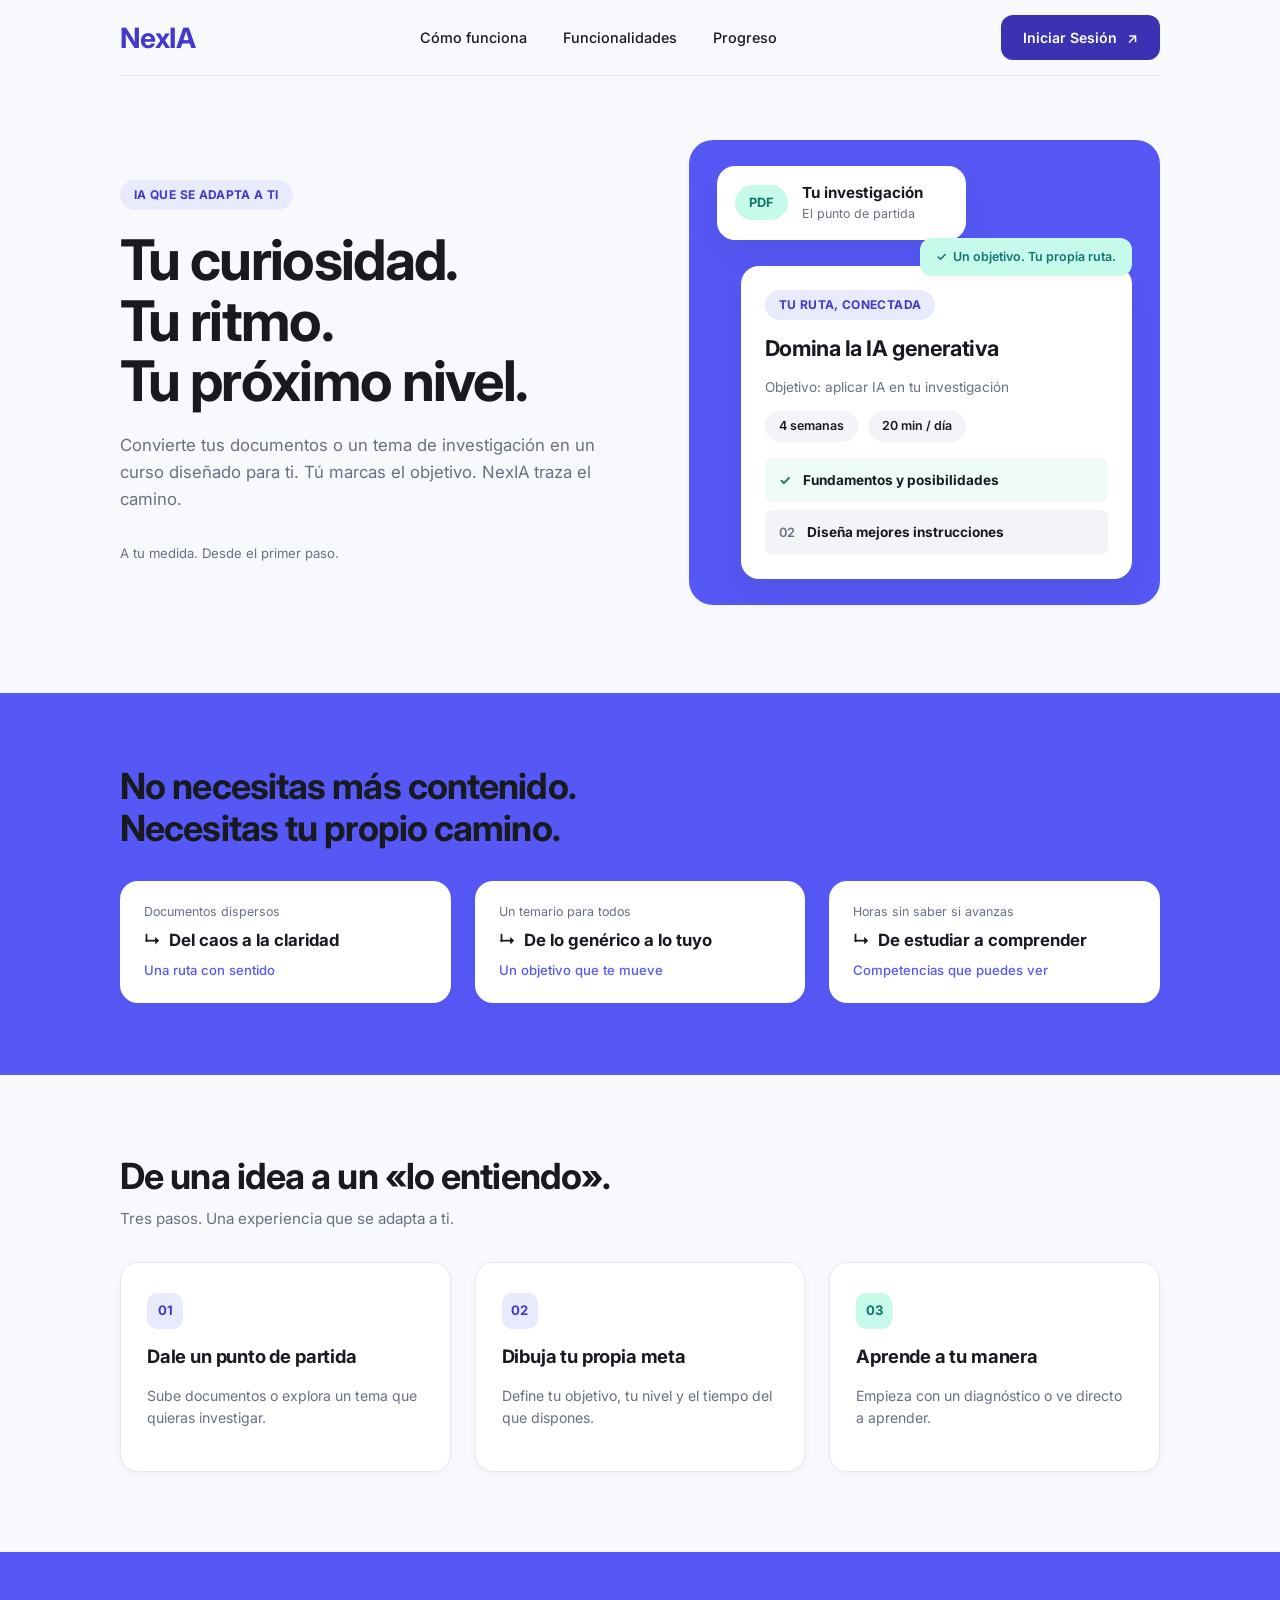
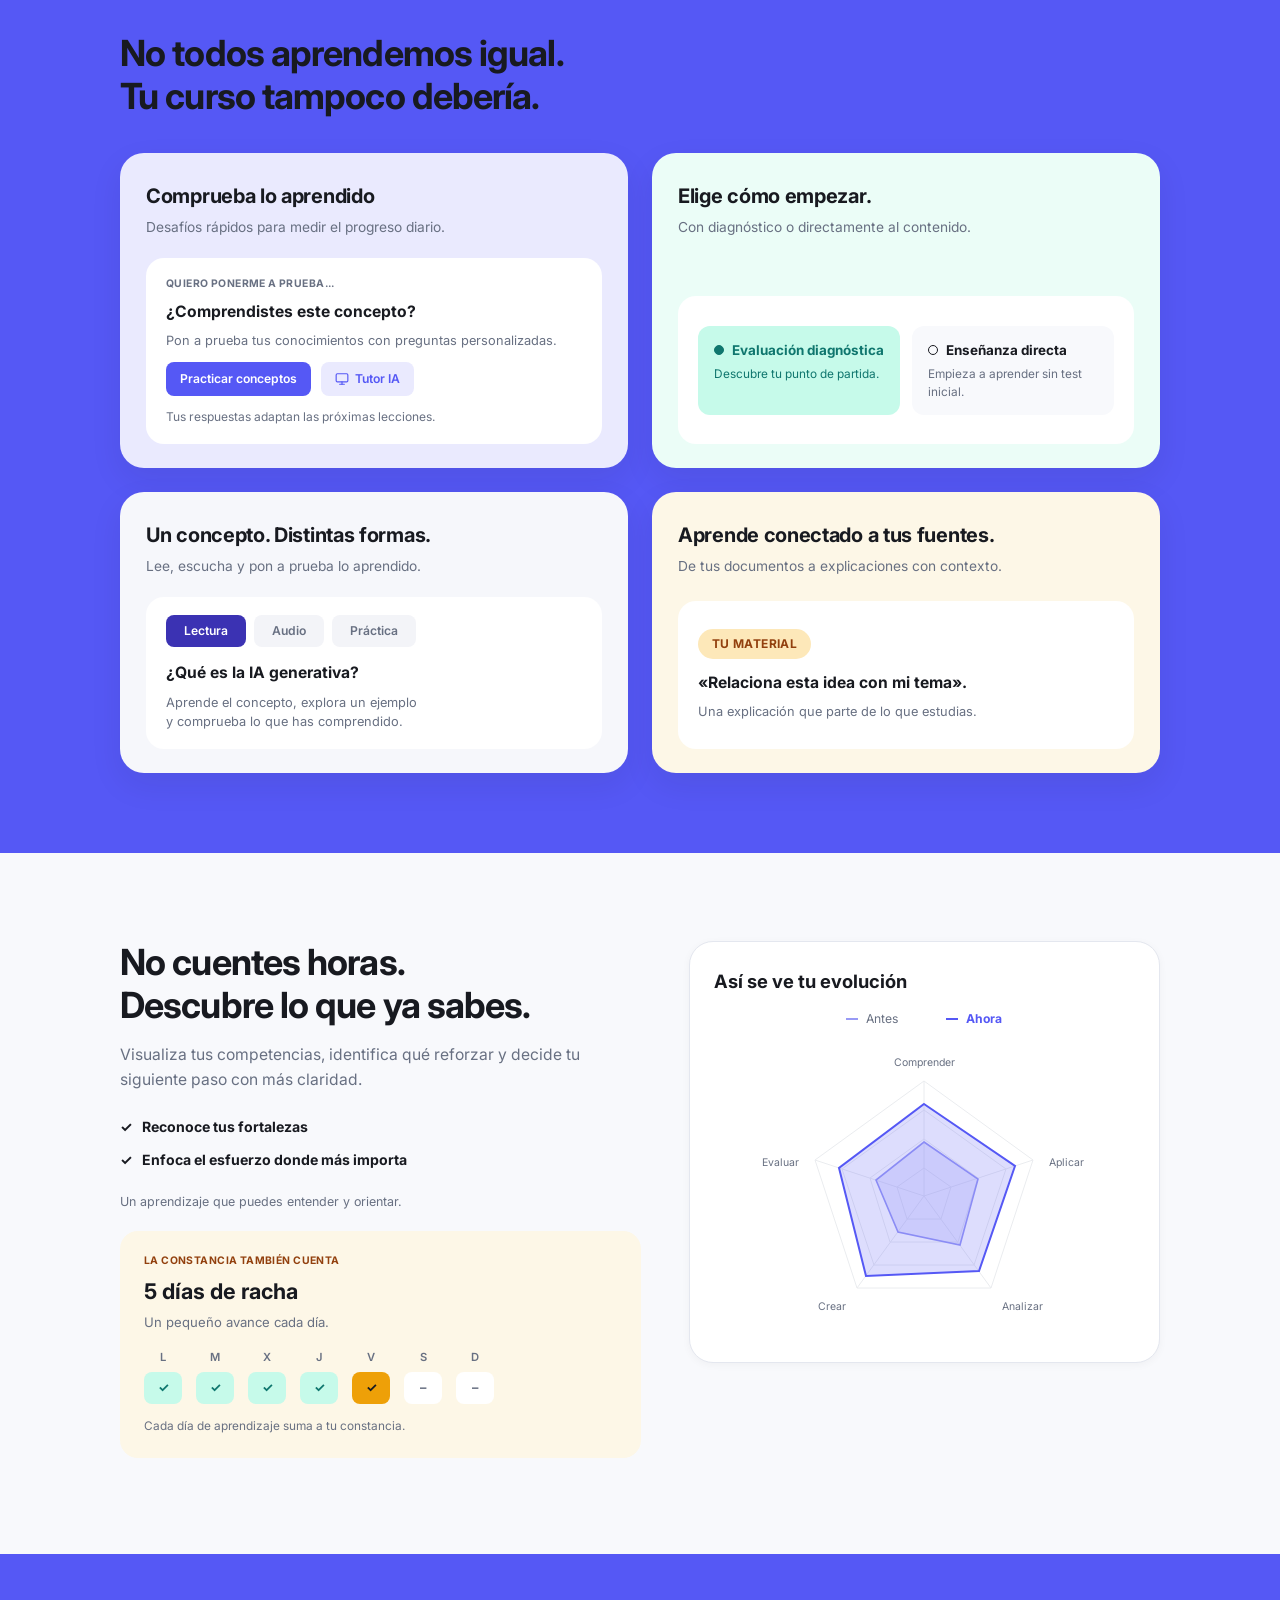
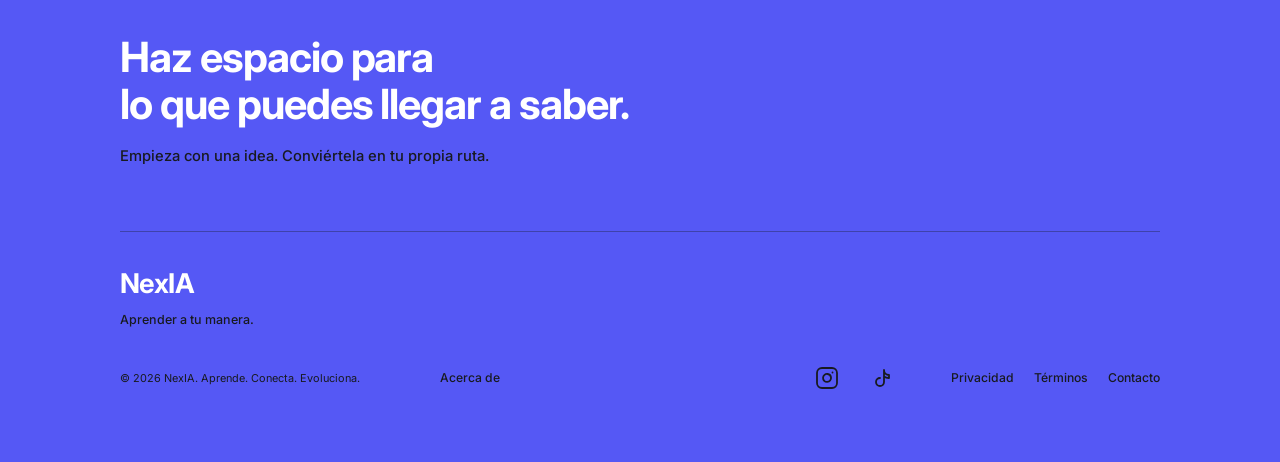
==== index.html @ b0718309 "feat: implement responsive NexIA landing page and login view" ====
<!DOCTYPE html>
<html lang="es">
<head>
  <meta charset="UTF-8">
  <meta name="viewport" content="width=device-width, initial-scale=1.0">
  <title>NexIA — Tu curiosidad. Tu ritmo. Tu próximo nivel.</title>
  <link rel="preconnect" href="https://fonts.googleapis.com">
  <link rel="preconnect" href="https://fonts.gstatic.com" crossorigin>
  <link href="https://fonts.googleapis.com/css2?family=Inter:wght@400;500;600;700&display=swap" rel="stylesheet">
  <link rel="stylesheet" href="css/styles.css">
</head>
<body>
  <header class="site-header">
    <div class="container">
      <div class="header-inner">
        <a href="index.html" class="brand-logo">NexIA</a>

        <nav class="desktop-nav" aria-label="Navegación principal">
          <a href="#como-funciona" class="desktop-nav__link">Cómo funciona</a>
          <a href="#funcionalidades" class="desktop-nav__link">Funcionalidades</a>
          <a href="#progreso" class="desktop-nav__link">Progreso</a>
        </nav>

        <a href="login.html" class="header-cta-desktop">
          <span>Iniciar Sesión</span>
          <span aria-hidden="true">↗</span>
        </a>

        <button class="menu-toggle" id="menuToggle" aria-label="Abrir menú de navegación" aria-expanded="false">
          <svg width="24" height="24" viewBox="0 0 24 24" fill="none" stroke="currentColor" stroke-width="2.2" stroke-linecap="round">
            <line x1="3" y1="6" x2="21" y2="6"></line>
            <line x1="3" y1="12" x2="21" y2="12"></line>
            <line x1="3" y1="18" x2="21" y2="18"></line>
          </svg>
        </button>
      </div>
    </div>

    <div class="mobile-drawer" id="mobileDrawer" aria-hidden="true">
      <div>
        <p class="mobile-drawer__eyebrow">EXPLORA NEXIA</p>
        <ul class="mobile-drawer__list">
          <li>
            <a href="#como-funciona" class="mobile-drawer__link">
              <span>Cómo funciona</span>
              <span class="mobile-drawer__arrow" aria-hidden="true">↗</span>
            </a>
          </li>
          <li>
            <a href="#funcionalidades" class="mobile-drawer__link">
              <span>Funcionalidades</span>
              <span class="mobile-drawer__arrow" aria-hidden="true">↗</span>
            </a>
          </li>
          <li>
            <a href="#progreso" class="mobile-drawer__link">
              <span>Progreso y racha</span>
              <span class="mobile-drawer__arrow" aria-hidden="true">↗</span>
            </a>
          </li>
        </ul>
      </div>

      <a href="login.html" class="mobile-drawer__cta">
        <span>Iniciar sesión</span>
        <span aria-hidden="true">↗</span>
      </a>
    </div>
  </header>

  <main>
    <section class="hero">
      <div class="container">
        <div class="hero-grid">
          <div class="hero-content">
            <span class="pill-badge pill-badge--purple">IA QUE SE ADAPTA A TI</span>
            <h1 class="hero-title">
              Tu curiosidad.<br>
              Tu ritmo.<br>
              Tu próximo nivel.
            </h1>
            <p class="hero-description">
              Convierte tus documentos o un tema de investigación en un curso diseñado para ti. Tú marcas el objetivo. NexIA traza el camino.
            </p>
            <p class="hero-footnote">A tu medida. Desde el primer paso.</p>
          </div>

          <div class="hero-showcase">
            <div class="showcase-top-row">
              <div class="showcase-source-card">
                <span class="pdf-pill">PDF</span>
                <div>
                  <p class="source-card__title">Tu investigación</p>
                  <p class="source-card__subtitle">El punto de partida</p>
                </div>
              </div>

              <div class="showcase-floating-pill">
                <span aria-hidden="true">✓</span>
                <span>Un objetivo. Tu propia ruta.</span>
              </div>
            </div>

            <div class="showcase-route-card">
              <span class="pill-badge pill-badge--purple">TU RUTA, CONECTADA</span>
              <h2 class="route-card__title">Domina la IA generativa</h2>
              <p class="route-card__subtitle">Objetivo: aplicar IA en tu investigación</p>

              <div class="route-card__meta">
                <span class="meta-chip">4 semanas</span>
                <span class="meta-chip">20 min / día</span>
              </div>

              <div class="route-card__modules">
                <div class="module-item module-item--done">
                  <span class="module-item__check" aria-hidden="true">✓</span>
                  <span>Fundamentos y posibilidades</span>
                </div>
                <div class="module-item module-item--next">
                  <span class="module-item__num">02</span>
                  <span>Diseña mejores instrucciones</span>
                </div>
              </div>
            </div>
          </div>
        </div>
      </div>
    </section>

    <section class="section-pathway">
      <div class="container">
        <h2 class="section-title">
          No necesitas más contenido.<br>
          Necesitas tu propio camino.
        </h2>

        <div class="pathway-grid">
          <article class="pathway-card">
            <p class="pathway-card__from">Documentos dispersos</p>
            <h3 class="pathway-card__to">
              <span class="pathway-card__arrow" aria-hidden="true">↳</span>
              <span>Del caos a la claridad</span>
            </h3>
            <p class="pathway-card__result">Una ruta con sentido</p>
          </article>

          <article class="pathway-card">
            <p class="pathway-card__from">Un temario para todos</p>
            <h3 class="pathway-card__to">
              <span class="pathway-card__arrow" aria-hidden="true">↳</span>
              <span>De lo genérico a lo tuyo</span>
            </h3>
            <p class="pathway-card__result">Un objetivo que te mueve</p>
          </article>

          <article class="pathway-card">
            <p class="pathway-card__from">Horas sin saber si avanzas</p>
            <h3 class="pathway-card__to">
              <span class="pathway-card__arrow" aria-hidden="true">↳</span>
              <span>De estudiar a comprender</span>
            </h3>
            <p class="pathway-card__result">Competencias que puedes ver</p>
          </article>
        </div>
      </div>
    </section>

    <section class="section-steps" id="como-funciona">
      <div class="container">
        <h2 class="section-title">De una idea a un «lo entiendo».</h2>
        <p class="section-subtitle">Tres pasos. Una experiencia que se adapta a ti.</p>

        <div class="steps-grid">
          <article class="step-card">
            <span class="step-badge step-badge--purple">01</span>
            <h3 class="step-card__title">Dale un punto de partida</h3>
            <p class="step-card__desc">
              Sube documentos o explora un tema que quieras investigar.
            </p>
          </article>

          <article class="step-card">
            <span class="step-badge step-badge--purple">02</span>
            <h3 class="step-card__title">Dibuja tu propia meta</h3>
            <p class="step-card__desc">
              Define tu objetivo, tu nivel y el tiempo del que dispones.
            </p>
          </article>

          <article class="step-card">
            <span class="step-badge step-badge--mint">03</span>
            <h3 class="step-card__title">Aprende a tu manera</h3>
            <p class="step-card__desc">
              Empieza con un diagnóstico o ve directo a aprender.
            </p>
          </article>
        </div>
      </div>
    </section>

    <section class="section-features" id="funcionalidades">
      <div class="container">
        <h2 class="section-title">
          No todos aprendemos igual.<br>
          Tu curso tampoco debería.
        </h2>

        <div class="features-grid">
          <article class="feature-card feature-card--purple">
            <div class="feature-card__header">
              <h3 class="feature-card__title">Comprueba lo aprendido</h3>
              <p class="feature-card__subtitle">Desafíos rápidos para medir el progreso diario.</p>
            </div>

            <div class="feature-inner-box">
              <p class="inner-box__eyebrow">QUIERO PONERME A PRUEBA...</p>
              <h4 class="inner-box__title">¿Comprendistes este concepto?</h4>
              <p class="inner-box__text">Pon a prueba tus conocimientos con preguntas personalizadas.</p>

              <div class="quiz-actions">
                <span class="quiz-btn quiz-btn--primary">Practicar conceptos</span>
                <span class="quiz-btn quiz-btn--secondary">
                  <svg width="14" height="14" viewBox="0 0 24 24" fill="none" stroke="currentColor" stroke-width="2" stroke-linecap="round" stroke-linejoin="round" aria-hidden="true">
                    <rect x="2" y="3" width="20" height="14" rx="2" ry="2"></rect>
                    <line x1="8" y1="21" x2="16" y2="21"></line>
                    <line x1="12" y1="17" x2="12" y2="21"></line>
                  </svg>
                  <span>Tutor IA</span>
                </span>
              </div>

              <p class="inner-box__footnote">Tus respuestas adaptan las próximas lecciones.</p>
            </div>
          </article>

          <article class="feature-card feature-card--mint">
            <div class="feature-card__header">
              <h3 class="feature-card__title">Elige cómo empezar.</h3>
              <p class="feature-card__subtitle">Con diagnóstico o directamente al contenido.</p>
            </div>

            <div class="feature-inner-box">
              <div class="mode-options-grid">
                <div class="mode-option mode-option--active">
                  <div class="mode-option__head">
                    <span class="radio-dot radio-dot--active" aria-hidden="true"></span>
                    <span class="mode-option__title">Evaluación diagnóstica</span>
                  </div>
                  <p class="mode-option__desc">Descubre tu punto de partida.</p>
                </div>

                <div class="mode-option mode-option--muted">
                  <div class="mode-option__head">
                    <span class="radio-dot" aria-hidden="true"></span>
                    <span class="mode-option__title">Enseñanza directa</span>
                  </div>
                  <p class="mode-option__desc">Empieza a aprender sin test inicial.</p>
                </div>
              </div>
            </div>
          </article>

          <article class="feature-card feature-card--neutral">
            <div class="feature-card__header">
              <h3 class="feature-card__title">Un concepto. Distintas formas.</h3>
              <p class="feature-card__subtitle">Lee, escucha y pon a prueba lo aprendido.</p>
            </div>

            <div class="feature-inner-box">
              <div class="format-tabs">
                <span class="format-tab format-tab--active">Lectura</span>
                <span class="format-tab">Audio</span>
                <span class="format-tab">Práctica</span>
              </div>

              <h4 class="inner-box__title">¿Qué es la IA generativa?</h4>
              <p class="inner-box__text">
                Aprende el concepto, explora un ejemplo<br>
                y comprueba lo que has comprendido.
              </p>
            </div>
          </article>

          <article class="feature-card feature-card--amber">
            <div class="feature-card__header">
              <h3 class="feature-card__title">Aprende conectado a tus fuentes.</h3>
              <p class="feature-card__subtitle">De tus documentos a explicaciones con contexto.</p>
            </div>

            <div class="feature-inner-box">
              <span class="pill-badge pill-badge--amber">TU MATERIAL</span>
              <h4 class="inner-box__title inner-box__title--spaced">«Relaciona esta idea con mi tema».</h4>
              <p class="inner-box__text">Una explicación que parte de lo que estudias.</p>
            </div>
          </article>
        </div>
      </div>
    </section>

    <section class="section-progress" id="progreso">
      <div class="container">
        <div class="progress-grid">
          <div class="progress-left">
            <h2 class="section-title">
              No cuentes horas.<br>
              Descubre lo que ya sabes.
            </h2>
            <p class="progress-description">
              Visualiza tus competencias, identifica qué reforzar y decide tu siguiente paso con más claridad.
            </p>

            <ul class="progress-checks">
              <li class="progress-check-item">
                <span class="progress-check-icon" aria-hidden="true">✓</span>
                <span>Reconoce tus fortalezas</span>
              </li>
              <li class="progress-check-item">
                <span class="progress-check-icon" aria-hidden="true">✓</span>
                <span>Enfoca el esfuerzo donde más importa</span>
              </li>
            </ul>

            <p class="progress-small-note">Un aprendizaje que puedes entender y orientar.</p>

            <div class="streak-card">
              <p class="streak-card__eyebrow">LA CONSTANCIA TAMBIÉN CUENTA</p>
              <h3 class="streak-card__title">5 días de racha</h3>
              <p class="streak-card__subtitle">Un pequeño avance cada día.</p>

              <div class="streak-days">
                <div class="streak-day">
                  <span class="streak-day__label">L</span>
                  <span class="streak-day__box streak-day__box--done" aria-label="Completado">✓</span>
                </div>
                <div class="streak-day">
                  <span class="streak-day__label">M</span>
                  <span class="streak-day__box streak-day__box--done" aria-label="Completado">✓</span>
                </div>
                <div class="streak-day">
                  <span class="streak-day__label">X</span>
                  <span class="streak-day__box streak-day__box--done" aria-label="Completado">✓</span>
                </div>
                <div class="streak-day">
                  <span class="streak-day__label">J</span>
                  <span class="streak-day__box streak-day__box--done" aria-label="Completado">✓</span>
                </div>
                <div class="streak-day">
                  <span class="streak-day__label">V</span>
                  <span class="streak-day__box streak-day__box--current" aria-label="Racha actual">✓</span>
                </div>
                <div class="streak-day">
                  <span class="streak-day__label">S</span>
                  <span class="streak-day__box streak-day__box--pending" aria-label="Pendiente">–</span>
                </div>
                <div class="streak-day">
                  <span class="streak-day__label">D</span>
                  <span class="streak-day__box streak-day__box--pending" aria-label="Pendiente">–</span>
                </div>
              </div>

              <p class="streak-card__footer">Cada día de aprendizaje suma a tu constancia.</p>
            </div>
          </div>

          <div class="progress-right">
            <div class="radar-card">
              <h3 class="radar-card__title">Así se ve tu evolución</h3>

              <div class="radar-legend">
                <span class="radar-legend__item radar-legend__item--before">
                  <span class="radar-legend__line radar-legend__line--before"></span>
                  <span>Antes</span>
                </span>
                <span class="radar-legend__item radar-legend__item--now">
                  <span class="radar-legend__line radar-legend__line--now"></span>
                  <span>Ahora</span>
                </span>
              </div>

              <div class="radar-chart-container">
                <svg class="radar-svg" viewBox="0 0 380 300" role="img" aria-label="Gráfico radar de evolución de competencias: Comprender, Aplicar, Analizar, Crear y Evaluar">
                  <polygon points="190,45 299,124 257,252 123,252 81,124" fill="none" stroke="#EAECEF" stroke-width="1" />
                  <polygon points="190,74 272,133 240,229 140,229 108,133" fill="none" stroke="#EAECEF" stroke-width="1" />
                  <polygon points="190,103 244,142 224,206 156,206 136,142" fill="none" stroke="#EAECEF" stroke-width="1" />
                  <polygon points="190,132 217,151 207,183 173,183 163,151" fill="none" stroke="#EAECEF" stroke-width="1" />

                  <line x1="190" y1="160" x2="190" y2="45" stroke="#EAECEF" stroke-width="1" />
                  <line x1="190" y1="160" x2="299" y2="124" stroke="#EAECEF" stroke-width="1" />
                  <line x1="190" y1="160" x2="257" y2="252" stroke="#EAECEF" stroke-width="1" />
                  <line x1="190" y1="160" x2="123" y2="252" stroke="#EAECEF" stroke-width="1" />
                  <line x1="190" y1="160" x2="81" y2="124" stroke="#EAECEF" stroke-width="1" />

                  <polygon points="190,106 244,143 226,209 164,196 142,144" fill="rgba(163, 165, 247, 0.25)" stroke="#989AF5" stroke-width="1.6" />

                  <polygon points="190,68 281,130 245,235 132,240 105,132" fill="rgba(85, 88, 245, 0.20)" stroke="#5558F5" stroke-width="2" />

                  <text x="190" y="30" text-anchor="middle" class="radar-label">Comprender</text>
                  <text x="315" y="130" text-anchor="start" class="radar-label">Aplicar</text>
                  <text x="268" y="274" text-anchor="start" class="radar-label">Analizar</text>
                  <text x="112" y="274" text-anchor="end" class="radar-label">Crear</text>
                  <text x="65" y="130" text-anchor="end" class="radar-label">Evaluar</text>
                </svg>
              </div>
            </div>
          </div>
        </div>
      </div>
    </section>
  </main>

  <footer class="site-footer">
    <div class="container">
      <div class="footer-cta">
        <h2 class="footer-cta__title">
          Haz espacio para<br>
          lo que puedes llegar a saber.
        </h2>
        <p class="footer-cta__subtitle">
          Empieza con una idea. Conviértela en tu propia ruta.
        </p>
      </div>

      <hr class="footer-divider">

      <div class="footer-brand">
        <a href="index.html" class="footer-brand__logo">NexIA</a>
        <p class="footer-brand__tagline">Aprender a tu manera.</p>
      </div>

      <div class="footer-bottom">
        <div class="footer-bottom__left">
          <p class="footer-copyright">© 2026 NexIA. Aprende. Conecta. Evoluciona.</p>
          <a href="#como-funciona" class="footer-link">Acerca de</a>
        </div>

        <div class="footer-bottom__right">
          <div class="footer-socials">
            <a href="#" class="footer-social-link" aria-label="Instagram de NexIA">
              <svg width="24" height="24" viewBox="0 0 24 24" fill="none" stroke="currentColor" stroke-width="1.8" stroke-linecap="round" stroke-linejoin="round">
                <rect x="2" y="2" width="20" height="20" rx="5" ry="5"></rect>
                <path d="M16 11.37A4 4 0 1 1 12.63 8 4 4 0 0 1 16 11.37z"></path>
                <line x1="17.5" y1="6.5" x2="17.51" y2="6.5"></line>
              </svg>
            </a>
            <a href="#" class="footer-social-link" aria-label="TikTok de NexIA">
              <svg width="24" height="24" viewBox="0 0 24 24" fill="none" stroke="currentColor" stroke-width="1.8" stroke-linecap="round" stroke-linejoin="round">
                <path d="M9 12a4 4 0 1 0 4 4V4a5 5 0 0 0 5 5v3a8 8 0 0 1-5-1.5V16a4 4 0 0 1-4 4"></path>
              </svg>
            </a>
          </div>

          <div class="footer-legal-links">
            <a href="#" class="footer-link">Privacidad</a>
            <a href="#" class="footer-link">Términos</a>
            <a href="#" class="footer-link">Contacto</a>
          </div>
        </div>
      </div>
    </div>
  </footer>

  <script src="js/main.js"></script>
</body>
</html>
---- css/styles.css ----
:root {
  --color-primary: #5558F5;
  --color-primary-dark: #3B32B3;
  --color-primary-soft: #EAEAFE;
  --color-primary-text: #4338CA;

  --color-mint-bg: #EBFDF7;
  --color-mint-row: #EFFBF7;
  --color-mint-badge: #C6FAEA;
  --color-mint-text: #0F766E;

  --color-amber-bg: #FDF7E7;
  --color-amber-badge: #FDE8B9;
  --color-amber-solid: #EEA008;
  --color-amber-text: #92400E;

  --color-bg-main: #F8F9FC;
  --color-surface: #FFFFFF;
  --color-surface-muted: #F3F4F8;

  --color-text-main: #181A20;
  --color-text-muted: #687082;
  --color-text-on-primary: #FFFFFF;

  --color-border: #E4E7EF;
  --color-input-border: #8E95A5;

  --shadow-sm: 0 2px 8px rgba(24, 26, 32, 0.04);
  --shadow-card: 0 12px 32px rgba(24, 26, 32, 0.08);

  --radius-sm: 8px;
  --radius-md: 12px;
  --radius-lg: 18px;
  --radius-xl: 24px;
  --radius-pill: 9999px;

  --font-sans: 'Inter', -apple-system, BlinkMacSystemFont, 'Segoe UI', Roboto, sans-serif;
  --container-max: 1120px;
}

*,
*::before,
*::after {
  box-sizing: border-box;
  margin: 0;
  padding: 0;
}

html {
  scroll-behavior: smooth;
  font-family: var(--font-sans);
  background-color: var(--color-bg-main);
  color: var(--color-text-main);
  -webkit-font-smoothing: antialiased;
}

body {
  min-height: 100vh;
  overflow-x: hidden;
  line-height: 1.5;
}

a {
  color: inherit;
  text-decoration: none;
}

ul {
  list-style: none;
}

button,
input,
select {
  font: inherit;
}

.container {
  width: 100%;
  max-width: var(--container-max);
  margin: 0 auto;
  padding: 0 24px;
}

.pill-badge {
  display: inline-flex;
  align-items: center;
  padding: 6px 14px;
  border-radius: var(--radius-pill);
  font-size: 0.75rem;
  font-weight: 700;
  letter-spacing: 0.03em;
  text-transform: uppercase;
}

.pill-badge--purple {
  background-color: var(--color-primary-soft);
  color: var(--color-primary-text);
}

.pill-badge--mint {
  background-color: var(--color-mint-badge);
  color: var(--color-mint-text);
}

.pill-badge--amber {
  background-color: var(--color-amber-badge);
  color: var(--color-amber-text);
}

.site-header {
  background-color: var(--color-bg-main);
  position: sticky;
  top: 0;
  z-index: 100;
}

.header-inner {
  display: flex;
  align-items: center;
  justify-content: space-between;
  height: 76px;
  border-bottom: 1px solid var(--color-border);
}

.brand-logo {
  font-size: 1.75rem;
  font-weight: 700;
  color: var(--color-primary-text);
  letter-spacing: -0.02em;
}

.desktop-nav,
.header-cta-desktop {
  display: none;
}

.menu-toggle {
  display: inline-flex;
  align-items: center;
  justify-content: center;
  width: 40px;
  height: 40px;
  background: transparent;
  border: none;
  color: var(--color-text-main);
  cursor: pointer;
}

.mobile-drawer {
  display: none;
  position: fixed;
  top: 76px;
  left: 0;
  right: 0;
  bottom: 0;
  background-color: var(--color-bg-main);
  z-index: 99;
  padding: 32px 24px 40px;
  flex-direction: column;
  justify-content: space-between;
}

.mobile-drawer.is-open {
  display: flex;
}

.mobile-drawer__eyebrow {
  font-size: 0.75rem;
  font-weight: 600;
  color: var(--color-text-muted);
  letter-spacing: 0.04em;
  text-transform: uppercase;
  margin-bottom: 28px;
}

.mobile-drawer__list {
  display: flex;
  flex-direction: column;
  gap: 32px;
}

.mobile-drawer__link {
  display: flex;
  align-items: center;
  justify-content: space-between;
  font-size: 1.35rem;
  font-weight: 700;
  color: var(--color-text-main);
}

.mobile-drawer__arrow {
  color: var(--color-primary-text);
  font-size: 1.1rem;
}

.mobile-drawer__cta {
  display: flex;
  align-items: center;
  justify-content: center;
  gap: 10px;
  width: 100%;
  padding: 16px 24px;
  background-color: var(--color-surface);
  border: 1px solid var(--color-border);
  border-radius: var(--radius-md);
  color: var(--color-primary-text);
  font-weight: 700;
  font-size: 1rem;
  box-shadow: var(--shadow-sm);
}

.hero {
  padding: 40px 0 64px;
}

.hero-grid {
  display: flex;
  flex-direction: column;
  gap: 40px;
}

.hero-content {
  display: flex;
  flex-direction: column;
  align-items: flex-start;
}

.hero-title {
  margin-top: 20px;
  font-size: 2.5rem;
  line-height: 1.12;
  font-weight: 700;
  letter-spacing: -0.03em;
  color: var(--color-text-main);
}

.hero-description {
  margin-top: 20px;
  font-size: 1.05rem;
  line-height: 1.6;
  color: var(--color-text-muted);
  max-width: 500px;
}

.hero-footnote {
  margin-top: 32px;
  font-size: 0.82rem;
  color: var(--color-text-muted);
}

.hero-showcase {
  background-color: var(--color-primary);
  border-radius: var(--radius-xl);
  padding: 20px;
  display: flex;
  flex-direction: column;
  gap: 14px;
  position: relative;
}

.showcase-top-row {
  display: flex;
  flex-direction: column;
  gap: 10px;
}

.showcase-source-card {
  background-color: var(--color-surface);
  border-radius: var(--radius-lg);
  padding: 16px 18px;
  display: flex;
  align-items: center;
  gap: 14px;
  width: 82%;
  box-shadow: var(--shadow-card);
}

.pdf-pill {
  background-color: var(--color-mint-badge);
  color: var(--color-mint-text);
  font-weight: 700;
  font-size: 0.8rem;
  padding: 8px 14px;
  border-radius: var(--radius-pill);
  flex-shrink: 0;
}

.source-card__title {
  font-size: 0.95rem;
  font-weight: 700;
  color: var(--color-text-main);
}

.source-card__subtitle {
  font-size: 0.78rem;
  color: var(--color-text-muted);
}

.showcase-floating-pill {
  align-self: flex-end;
  background-color: var(--color-mint-badge);
  color: var(--color-mint-text);
  font-size: 0.78rem;
  font-weight: 600;
  padding: 10px 16px;
  border-radius: var(--radius-md);
  display: inline-flex;
  align-items: center;
  gap: 6px;
  box-shadow: var(--shadow-sm);
}

.showcase-route-card {
  background-color: var(--color-surface);
  border-radius: var(--radius-lg);
  padding: 22px 20px;
  box-shadow: var(--shadow-card);
  display: flex;
  flex-direction: column;
  align-items: flex-start;
  gap: 12px;
}

.route-card__title {
  font-size: 1.35rem;
  font-weight: 700;
  color: var(--color-text-main);
  letter-spacing: -0.02em;
}

.route-card__subtitle {
  font-size: 0.85rem;
  color: var(--color-text-muted);
}

.route-card__meta {
  display: flex;
  flex-wrap: wrap;
  gap: 10px;
  margin-top: 2px;
}

.meta-chip {
  background-color: var(--color-surface-muted);
  color: var(--color-text-main);
  font-size: 0.78rem;
  font-weight: 600;
  padding: 6px 14px;
  border-radius: var(--radius-pill);
}

.route-card__modules {
  width: 100%;
  display: flex;
  flex-direction: column;
  gap: 8px;
  margin-top: 4px;
}

.module-item {
  display: flex;
  align-items: center;
  gap: 12px;
  padding: 12px 14px;
  border-radius: var(--radius-sm);
  font-size: 0.85rem;
  font-weight: 700;
  color: var(--color-text-main);
}

.module-item--done {
  background-color: var(--color-mint-row);
}

.module-item--next {
  background-color: var(--color-surface-muted);
}

.module-item__check {
  color: var(--color-mint-text);
  font-weight: 700;
}

.module-item__num {
  color: var(--color-text-muted);
  font-weight: 600;
  font-size: 0.8rem;
}

.section-title {
  font-size: 1.85rem;
  line-height: 1.18;
  font-weight: 700;
  letter-spacing: -0.025em;
  color: var(--color-text-main);
}

.section-subtitle {
  margin-top: 10px;
  font-size: 0.95rem;
  color: var(--color-text-muted);
}

.section-pathway {
  background-color: var(--color-primary);
  padding: 56px 0;
}

.pathway-grid {
  margin-top: 32px;
  display: flex;
  flex-direction: column;
  gap: 16px;
}

.pathway-card {
  background-color: var(--color-surface);
  border-radius: var(--radius-lg);
  padding: 22px 24px;
  display: flex;
  flex-direction: column;
  gap: 6px;
  box-shadow: var(--shadow-sm);
}

.pathway-card__from {
  font-size: 0.78rem;
  color: var(--color-text-muted);
}

.pathway-card__to {
  font-size: 1.05rem;
  font-weight: 700;
  color: var(--color-text-main);
  display: flex;
  align-items: center;
  gap: 8px;
}

.pathway-card__arrow {
  font-weight: 600;
  color: var(--color-text-main);
}

.pathway-card__result {
  margin-top: 2px;
  font-size: 0.82rem;
  font-weight: 500;
  color: var(--color-primary);
}

.section-steps {
  background-color: var(--color-bg-main);
  padding: 64px 0;
}

.steps-grid {
  margin-top: 32px;
  display: flex;
  flex-direction: column;
  gap: 16px;
}

.step-card {
  background-color: var(--color-surface);
  border: 1px solid var(--color-border);
  border-radius: var(--radius-lg);
  padding: 26px 24px;
  display: flex;
  flex-direction: column;
  align-items: flex-start;
  gap: 14px;
  box-shadow: var(--shadow-sm);
}

.step-badge {
  display: inline-flex;
  align-items: center;
  justify-content: center;
  width: 36px;
  height: 36px;
  border-radius: 10px;
  font-size: 0.82rem;
  font-weight: 700;
}

.step-badge--purple {
  background-color: var(--color-primary-soft);
  color: var(--color-primary-text);
}

.step-badge--mint {
  background-color: var(--color-mint-badge);
  color: var(--color-mint-text);
}

.step-card__title {
  font-size: 1.15rem;
  font-weight: 700;
  color: var(--color-text-main);
  letter-spacing: -0.01em;
}

.step-card__desc {
  font-size: 0.88rem;
  line-height: 1.55;
  color: var(--color-text-muted);
}

.section-features {
  background-color: var(--color-primary);
  padding: 64px 0;
}

.features-grid {
  margin-top: 36px;
  display: flex;
  flex-direction: column;
  gap: 20px;
}

.feature-card {
  border-radius: var(--radius-xl);
  padding: 24px 20px 20px;
  display: flex;
  flex-direction: column;
  justify-content: space-between;
  gap: 20px;
  box-shadow: var(--shadow-card);
}

.feature-card--purple {
  background-color: var(--color-primary-soft);
}

.feature-card--mint {
  background-color: var(--color-mint-bg);
}

.feature-card--neutral {
  background-color: #F6F7FB;
}

.feature-card--amber {
  background-color: var(--color-amber-bg);
}

.feature-card__title {
  font-size: 1.25rem;
  font-weight: 700;
  color: var(--color-text-main);
  letter-spacing: -0.015em;
}

.feature-card__subtitle {
  margin-top: 6px;
  font-size: 0.86rem;
  color: var(--color-text-muted);
}

.feature-inner-box {
  background-color: var(--color-surface);
  border-radius: var(--radius-lg);
  padding: 18px 20px;
  display: flex;
  flex-direction: column;
  align-items: flex-start;
  gap: 8px;
}

.inner-box__eyebrow {
  font-size: 0.65rem;
  font-weight: 700;
  letter-spacing: 0.04em;
  color: var(--color-text-muted);
  text-transform: uppercase;
}

.inner-box__title {
  font-size: 0.98rem;
  font-weight: 700;
  color: var(--color-text-main);
}

.inner-box__title--spaced {
  margin-top: 4px;
}

.inner-box__text {
  font-size: 0.8rem;
  line-height: 1.5;
  color: var(--color-text-muted);
}

.inner-box__footnote {
  margin-top: 4px;
  font-size: 0.75rem;
  color: var(--color-text-muted);
}

.quiz-actions {
  display: flex;
  flex-wrap: wrap;
  gap: 10px;
  margin-top: 4px;
}

.quiz-btn {
  display: inline-flex;
  align-items: center;
  gap: 6px;
  padding: 8px 14px;
  border-radius: var(--radius-sm);
  font-size: 0.76rem;
  font-weight: 600;
}

.quiz-btn--primary {
  background-color: var(--color-primary);
  color: var(--color-text-on-primary);
}

.quiz-btn--secondary {
  background-color: var(--color-primary-soft);
  color: var(--color-primary);
}

.mode-options-grid {
  width: 100%;
  display: flex;
  flex-direction: column;
  gap: 10px;
}

.mode-option {
  padding: 14px 16px;
  border-radius: var(--radius-md);
  display: flex;
  flex-direction: column;
  gap: 6px;
}

.mode-option--active {
  background-color: var(--color-mint-badge);
}

.mode-option--muted {
  background-color: var(--color-bg-main);
}

.mode-option__head {
  display: flex;
  align-items: center;
  gap: 8px;
}

.radio-dot {
  width: 10px;
  height: 10px;
  border-radius: 50%;
  border: 1.8px solid var(--color-text-main);
  flex-shrink: 0;
}

.radio-dot--active {
  background-color: var(--color-mint-text);
  border-color: var(--color-mint-text);
}

.mode-option__title {
  font-size: 0.84rem;
  font-weight: 700;
  color: var(--color-text-main);
}

.mode-option--active .mode-option__title {
  color: var(--color-mint-text);
}

.mode-option__desc {
  font-size: 0.74rem;
  color: var(--color-text-muted);
}

.mode-option--active .mode-option__desc {
  color: var(--color-mint-text);
}

.format-tabs {
  display: flex;
  flex-wrap: wrap;
  gap: 8px;
  margin-bottom: 6px;
}

.format-tab {
  padding: 7px 18px;
  border-radius: var(--radius-sm);
  background-color: var(--color-surface-muted);
  color: var(--color-text-muted);
  font-size: 0.76rem;
  font-weight: 600;
}

.format-tab--active {
  background-color: var(--color-primary-dark);
  color: var(--color-text-on-primary);
}

.section-progress {
  background-color: var(--color-bg-main);
  padding: 64px 0 80px;
}

.progress-grid {
  display: flex;
  flex-direction: column;
  gap: 36px;
}

.progress-left {
  display: flex;
  flex-direction: column;
  align-items: flex-start;
}

.progress-description {
  margin-top: 16px;
  font-size: 0.98rem;
  line-height: 1.6;
  color: var(--color-text-muted);
  max-width: 480px;
}

.progress-checks {
  margin-top: 24px;
  display: flex;
  flex-direction: column;
  gap: 12px;
}

.progress-check-item {
  display: flex;
  align-items: center;
  gap: 10px;
  font-size: 0.88rem;
  font-weight: 700;
  color: var(--color-text-main);
}

.progress-check-icon {
  color: var(--color-text-main);
  font-weight: 700;
}

.progress-small-note {
  margin-top: 22px;
  font-size: 0.78rem;
  color: var(--color-text-muted);
}

.streak-card {
  margin-top: 20px;
  width: 100%;
  background-color: var(--color-amber-bg);
  border-radius: var(--radius-lg);
  padding: 22px 24px;
  display: flex;
  flex-direction: column;
  gap: 6px;
}

.streak-card__eyebrow {
  font-size: 0.65rem;
  font-weight: 700;
  letter-spacing: 0.04em;
  color: var(--color-amber-text);
  text-transform: uppercase;
}

.streak-card__title {
  font-size: 1.35rem;
  font-weight: 700;
  color: var(--color-text-main);
}

.streak-card__subtitle {
  font-size: 0.82rem;
  color: var(--color-text-muted);
}

.streak-days {
  margin-top: 10px;
  display: flex;
  align-items: center;
  gap: 10px;
  flex-wrap: wrap;
}

.streak-day {
  display: flex;
  flex-direction: column;
  align-items: center;
  gap: 6px;
}

.streak-day__label {
  font-size: 0.7rem;
  font-weight: 600;
  color: var(--color-text-muted);
}

.streak-day__box {
  width: 34px;
  height: 30px;
  border-radius: 8px;
  display: inline-flex;
  align-items: center;
  justify-content: center;
  font-size: 0.8rem;
  font-weight: 700;
}

.streak-day__box--done {
  background-color: var(--color-mint-badge);
  color: var(--color-mint-text);
}

.streak-day__box--current {
  background-color: var(--color-amber-solid);
  color: var(--color-text-main);
}

.streak-day__box--pending {
  background-color: var(--color-surface);
  color: var(--color-text-muted);
}

.streak-card__footer {
  margin-top: 8px;
  font-size: 0.74rem;
  color: var(--color-text-muted);
}

.radar-card {
  background-color: var(--color-surface);
  border: 1px solid var(--color-border);
  border-radius: var(--radius-xl);
  padding: 26px 24px;
  box-shadow: var(--shadow-sm);
}

.radar-card__title {
  font-size: 1.15rem;
  font-weight: 700;
  color: var(--color-text-main);
}

.radar-legend {
  margin-top: 14px;
  display: flex;
  align-items: center;
  justify-content: center;
  gap: 48px;
  font-size: 0.76rem;
}

.radar-legend__item {
  display: inline-flex;
  align-items: center;
  gap: 8px;
}

.radar-legend__item--before {
  color: var(--color-text-muted);
}

.radar-legend__item--now {
  color: var(--color-primary);
  font-weight: 700;
}

.radar-legend__line {
  display: inline-block;
  width: 12px;
  height: 2px;
}

.radar-legend__line--before {
  background-color: #989AF5;
}

.radar-legend__line--now {
  background-color: var(--color-primary);
}

.radar-chart-container {
  margin-top: 8px;
  width: 100%;
  display: flex;
  justify-content: center;
}

.radar-svg {
  width: 100%;
  max-width: 380px;
  height: auto;
}

.radar-label {
  font-family: var(--font-sans);
  font-size: 10.5px;
  fill: var(--color-text-muted);
}

.site-footer {
  background-color: var(--color-primary);
  padding: 64px 0 56px;
}

.footer-cta {
  display: flex;
  flex-direction: column;
  gap: 16px;
  padding-bottom: 48px;
}

.footer-cta__title {
  font-size: 2rem;
  line-height: 1.15;
  font-weight: 700;
  letter-spacing: -0.025em;
  color: var(--color-text-on-primary);
}

.footer-cta__subtitle {
  font-size: 0.92rem;
  color: var(--color-text-main);
  font-weight: 500;
}

.footer-divider {
  border: none;
  border-top: 1px solid rgba(24, 26, 32, 0.35);
  margin-bottom: 32px;
}

.footer-brand {
  display: flex;
  flex-direction: column;
  gap: 6px;
  margin-bottom: 36px;
}

.footer-brand__logo {
  font-size: 1.7rem;
  font-weight: 700;
  color: var(--color-text-on-primary);
  letter-spacing: -0.02em;
}

.footer-brand__tagline {
  font-size: 0.78rem;
  color: var(--color-text-main);
  font-weight: 500;
}

.footer-bottom {
  display: flex;
  justify-content: space-between;
  align-items: flex-end;
  gap: 24px;
}

.footer-bottom__left {
  display: flex;
  flex-direction: column-reverse;
  gap: 16px;
}

.footer-copyright {
  font-size: 0.68rem;
  color: var(--color-text-main);
}

.footer-link {
  font-size: 0.76rem;
  font-weight: 500;
  color: var(--color-text-main);
  transition: opacity 0.2s ease;
}

.footer-link:hover {
  opacity: 0.75;
}

.footer-bottom__right {
  display: flex;
  flex-direction: column;
  align-items: flex-end;
  gap: 18px;
}

.footer-socials {
  display: flex;
  flex-direction: column;
  gap: 14px;
}

.footer-social-link {
  color: var(--color-text-main);
  display: inline-flex;
  align-items: center;
  justify-content: center;
  transition: transform 0.15s ease;
}

.footer-social-link:hover {
  transform: translateY(-2px);
}

.footer-legal-links {
  display: flex;
  flex-direction: column;
  align-items: flex-end;
  gap: 10px;
}

.auth-body {
  background-color: var(--color-bg-main);
}

.auth-header {
  background-color: var(--color-surface);
  border-bottom: 1px solid var(--color-border);
}

.auth-header__inner {
  height: 76px;
  display: flex;
  align-items: center;
  justify-content: space-between;
}

.brand-logo--auth {
  color: var(--color-primary);
}

.auth-back-btn {
  display: inline-flex;
  align-items: center;
  justify-content: center;
  padding: 10px 22px;
  background-color: var(--color-bg-main);
  color: var(--color-primary-dark);
  border-radius: var(--radius-pill);
  font-size: 0.85rem;
  font-weight: 700;
  transition: background-color 0.2s ease;
}

.auth-back-btn:hover {
  background-color: var(--color-primary-soft);
}

.auth-main {
  padding: 28px 0 48px;
}

.auth-grid {
  display: flex;
  flex-direction: column;
  align-items: center;
}

.auth-promo {
  display: none;
}

.auth-column-right {
  width: 100%;
  max-width: 430px;
  display: flex;
  flex-direction: column;
  align-items: center;
}

.auth-card {
  width: 100%;
  background-color: var(--color-surface);
  border-radius: var(--radius-xl);
  padding: 32px 24px;
  box-shadow: var(--shadow-sm);
}

.auth-card__eyebrow {
  font-size: 0.68rem;
  font-weight: 700;
  letter-spacing: 0.04em;
  color: var(--color-primary);
  text-transform: uppercase;
}

.auth-card__title {
  margin-top: 10px;
  font-size: 1.9rem;
  font-weight: 700;
  letter-spacing: -0.025em;
  color: var(--color-text-main);
}

.auth-card__subtitle {
  margin-top: 6px;
  font-size: 0.88rem;
  color: var(--color-text-muted);
}

.auth-form {
  margin-top: 24px;
  display: flex;
  flex-direction: column;
  gap: 18px;
}

.form-group {
  display: flex;
  flex-direction: column;
  gap: 8px;
}

.form-label {
  font-size: 0.78rem;
  font-weight: 700;
  color: var(--color-text-main);
}

.form-input {
  width: 100%;
  height: 48px;
  padding: 0 16px;
  border-radius: var(--radius-md);
  border: 1px solid var(--color-input-border);
  background-color: var(--color-surface);
  color: var(--color-text-main);
  font-size: 0.86rem;
  outline: none;
  transition: border-color 0.2s ease, box-shadow 0.2s ease;
}

.form-input::placeholder {
  color: var(--color-text-muted);
}

.form-input:focus {
  border-color: var(--color-primary);
  box-shadow: 0 0 0 3px rgba(85, 88, 245, 0.14);
}

.select-wrapper {
  position: relative;
  width: 100%;
}

.form-select {
  width: 100%;
  height: 48px;
  padding: 0 40px 0 16px;
  border-radius: var(--radius-md);
  border: 1px solid transparent;
  background-color: var(--color-bg-main);
  color: var(--color-text-muted);
  font-size: 0.86rem;
  appearance: none;
  outline: none;
  cursor: pointer;
}

.form-select:focus {
  border-color: var(--color-primary);
}

.select-chevron {
  position: absolute;
  right: 16px;
  top: 50%;
  transform: translateY(-50%);
  font-size: 0.78rem;
  font-weight: 700;
  color: var(--color-text-main);
  pointer-events: none;
}

.auth-actions {
  margin-top: 6px;
  display: flex;
  flex-direction: column;
  gap: 12px;
}

.auth-btn {
  width: 100%;
  height: 46px;
  border-radius: var(--radius-pill);
  border: none;
  font-size: 0.88rem;
  font-weight: 700;
  cursor: pointer;
  transition: opacity 0.2s ease, transform 0.15s ease;
}

.auth-btn--primary {
  background-color: var(--color-primary);
  color: var(--color-text-on-primary);
}

.auth-btn--primary:hover {
  opacity: 0.92;
}

.auth-btn--secondary {
  background-color: var(--color-bg-main);
  color: var(--color-primary-dark);
}

.auth-btn--secondary:hover {
  background-color: var(--color-primary-soft);
}

.auth-card__footnote {
  margin-top: 18px;
  font-size: 0.74rem;
  color: var(--color-text-muted);
}

.auth-caption {
  margin-top: 22px;
  font-size: 0.76rem;
  color: var(--color-text-muted);
  text-align: center;
}

@media (min-width: 768px) {
  .container {
    padding: 0 40px;
  }

  .menu-toggle,
  .mobile-drawer,
  .mobile-drawer.is-open {
    display: none;
  }

  .desktop-nav {
    display: flex;
    align-items: center;
    gap: 36px;
  }

  .desktop-nav__link {
    font-size: 0.9rem;
    font-weight: 500;
    color: var(--color-text-main);
    transition: color 0.2s ease;
  }

  .desktop-nav__link:hover {
    color: var(--color-primary);
  }

  .header-cta-desktop {
    display: inline-flex;
    align-items: center;
    gap: 10px;
    background-color: var(--color-primary-dark);
    color: var(--color-text-on-primary);
    font-size: 0.88rem;
    font-weight: 600;
    padding: 12px 22px;
    border-radius: var(--radius-md);
    transition: background-color 0.2s ease, transform 0.15s ease;
  }

  .header-cta-desktop:hover {
    background-color: var(--color-primary);
  }

  .hero {
    padding: 64px 0 88px;
  }

  .hero-grid {
    display: grid;
    grid-template-columns: 1.05fr 0.95fr;
    align-items: center;
    gap: 48px;
  }

  .hero-title {
    font-size: 3.5rem;
    line-height: 1.08;
  }

  .hero-showcase {
    padding: 26px 28px;
    gap: 0;
  }

  .showcase-source-card {
    width: 60%;
  }

  .showcase-floating-pill {
    margin-top: -12px;
    margin-bottom: -10px;
    z-index: 2;
  }

  .showcase-route-card {
    margin-left: 24px;
    padding: 24px;
  }

  .section-title {
    font-size: 2.25rem;
  }

  .section-pathway {
    padding: 72px 0;
  }

  .pathway-grid {
    display: grid;
    grid-template-columns: repeat(3, 1fr);
    gap: 24px;
  }

  .section-steps {
    padding: 80px 0;
  }

  .steps-grid {
    display: grid;
    grid-template-columns: repeat(3, 1fr);
    gap: 24px;
  }

  .step-card {
    padding: 30px 26px;
    min-height: 210px;
  }

  .section-features {
    padding: 80px 0;
  }

  .features-grid {
    display: grid;
    grid-template-columns: repeat(2, 1fr);
    gap: 24px;
  }

  .feature-card {
    padding: 28px 26px 24px;
  }

  .feature-inner-box {
    min-height: 148px;
    justify-content: center;
  }

  .mode-options-grid {
    display: grid;
    grid-template-columns: repeat(2, 1fr);
    gap: 12px;
  }

  .section-progress {
    padding: 88px 0 96px;
  }

  .progress-grid {
    display: grid;
    grid-template-columns: 1.05fr 0.95fr;
    gap: 48px;
    align-items: start;
  }

  .streak-days {
    gap: 14px;
  }

  .streak-day__box {
    width: 38px;
    height: 32px;
  }

  .site-footer {
    padding: 80px 0 72px;
  }

  .footer-cta {
    padding-bottom: 64px;
  }

  .footer-cta__title {
    font-size: 2.6rem;
  }

  .footer-bottom {
    align-items: center;
  }

  .footer-bottom__left {
    flex-direction: row;
    align-items: center;
    gap: 80px;
  }

  .footer-bottom__right {
    flex-direction: row;
    align-items: center;
    gap: 56px;
  }

  .footer-socials {
    flex-direction: row;
    align-items: center;
    gap: 32px;
  }

  .footer-legal-links {
    flex-direction: row;
    align-items: center;
    gap: 20px;
  }

  .auth-main {
    padding: 48px 0 64px;
  }

  .auth-grid {
    display: grid;
    grid-template-columns: 1.05fr 0.95fr;
    gap: 56px;
    align-items: start;
  }

  .auth-promo {
    display: flex;
    flex-direction: column;
    justify-content: space-between;
    background-color: var(--color-primary-dark);
    border-radius: var(--radius-xl);
    padding: 48px 42px 42px;
    color: var(--color-text-on-primary);
    min-height: 550px;
  }

  .auth-promo__eyebrow {
    font-size: 0.72rem;
    font-weight: 600;
    letter-spacing: 0.04em;
    text-transform: uppercase;
    opacity: 0.9;
  }

  .auth-promo__title {
    margin-top: 20px;
    font-size: 2.65rem;
    line-height: 1.12;
    font-weight: 700;
    letter-spacing: -0.025em;
  }

  .auth-promo__desc {
    margin-top: 18px;
    font-size: 1rem;
    line-height: 1.55;
    opacity: 0.92;
    max-width: 390px;
  }

  .auth-promo__box {
    margin-top: 44px;
    background-color: var(--color-surface);
    color: var(--color-text-main);
    border-radius: var(--radius-lg);
    padding: 24px 28px;
    display: flex;
    flex-direction: column;
    gap: 16px;
  }

  .auth-promo__item-title {
    font-size: 1.05rem;
    font-weight: 700;
    color: var(--color-text-main);
  }

  .auth-promo__item-sub {
    margin-top: 4px;
    font-size: 0.84rem;
    color: var(--color-text-muted);
  }

  .auth-promo__divider {
    border: none;
    border-top: 1px solid var(--color-border);
  }

  .auth-column-right {
    max-width: 440px;
    justify-self: center;
  }

  .auth-card {
    padding: 36px 34px;
  }
}
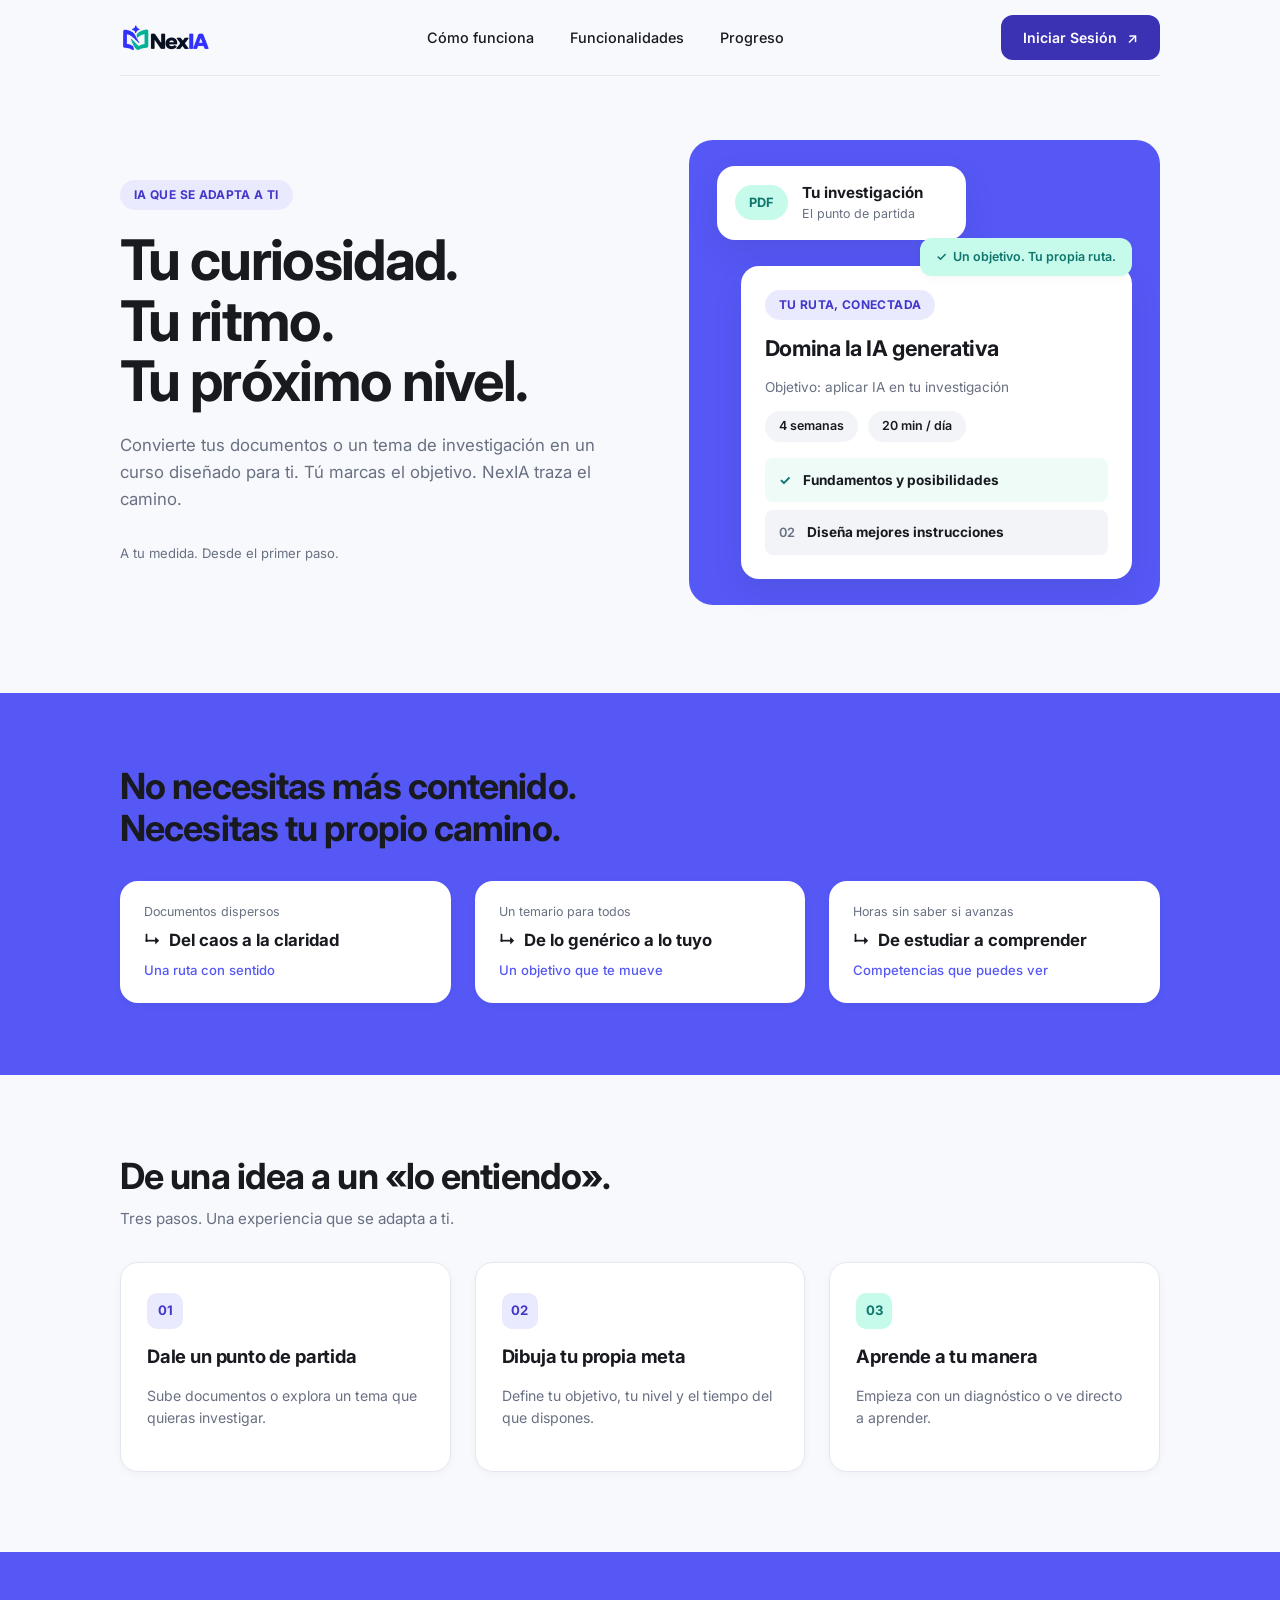
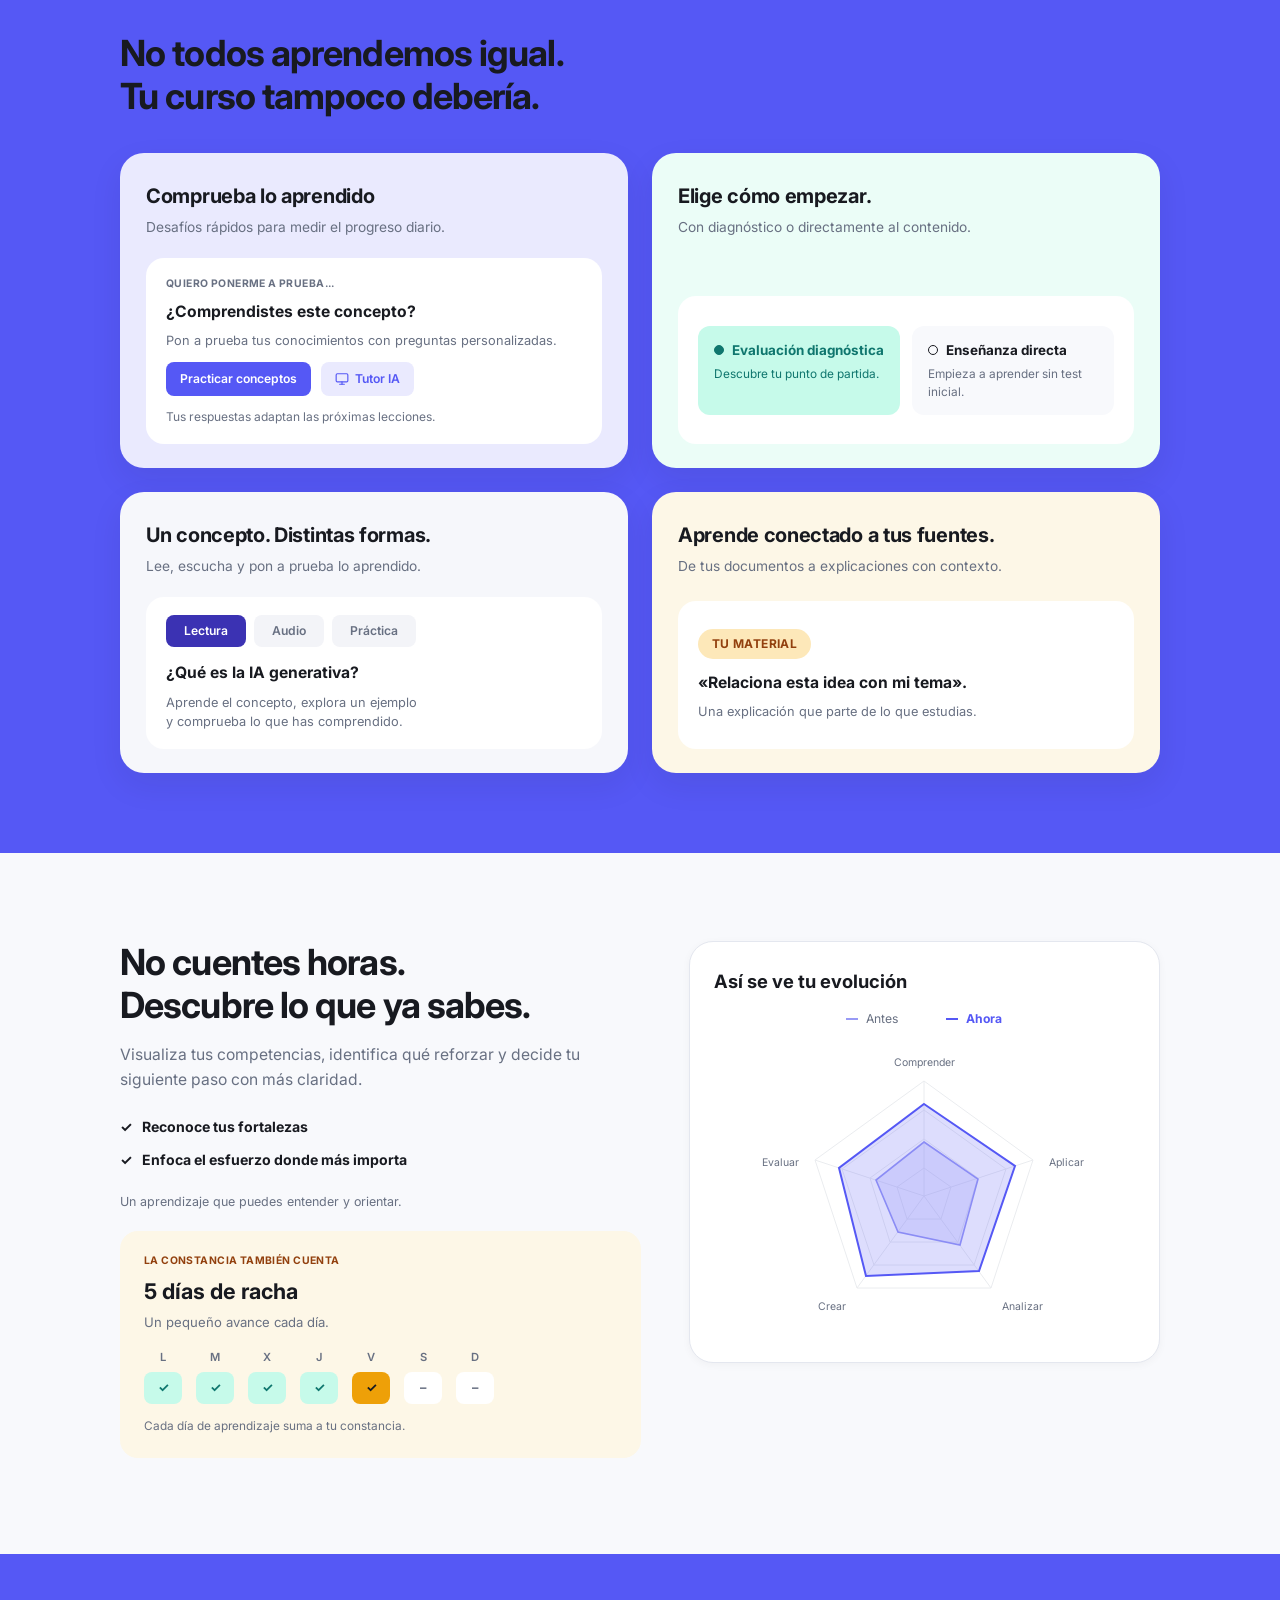
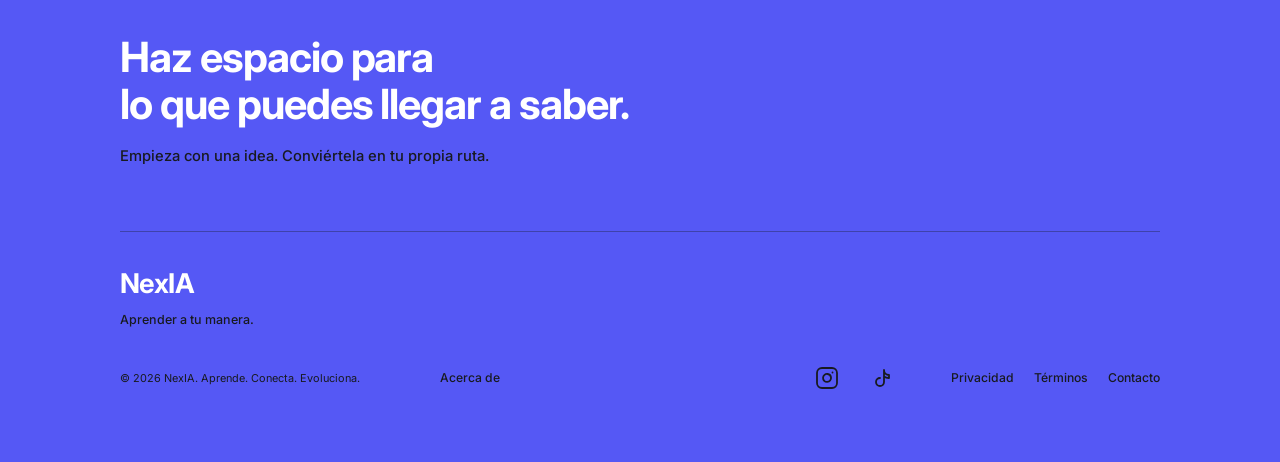
==== commit f67d19ab: "feat: add NexIA logo to landing and login headers and set favicon" ====
--- a/index.html
+++ b/index.html
@@ -4,6 +4,7 @@
   <meta charset="UTF-8">
   <meta name="viewport" content="width=device-width, initial-scale=1.0">
   <title>NexIA — Tu curiosidad. Tu ritmo. Tu próximo nivel.</title>
+  <link rel="icon" type="image/png" href="assets/img/favicon.png">
   <link rel="preconnect" href="https://fonts.googleapis.com">
   <link rel="preconnect" href="https://fonts.gstatic.com" crossorigin>
   <link href="https://fonts.googleapis.com/css2?family=Inter:wght@400;500;600;700&display=swap" rel="stylesheet">
@@ -13,7 +14,9 @@
   <header class="site-header">
     <div class="container">
       <div class="header-inner">
-        <a href="index.html" class="brand-logo">NexIA</a>
+        <a href="index.html" class="brand-logo">
+          <img src="assets/img/logo-nexia.png" alt="NexIA" class="brand-logo-img">
+        </a>
 
         <nav class="desktop-nav" aria-label="Navegación principal">
           <a href="#como-funciona" class="desktop-nav__link">Cómo funciona</a>
--- a/css/styles.css
+++ b/css/styles.css
@@ -124,10 +124,18 @@
 }
 
 .brand-logo {
+  display: inline-flex;
+  align-items: center;
   font-size: 1.75rem;
   font-weight: 700;
   color: var(--color-primary-text);
   letter-spacing: -0.02em;
+}
+
+.brand-logo-img {
+  height: 36px;
+  width: auto;
+  display: block;
 }
 
 .desktop-nav,
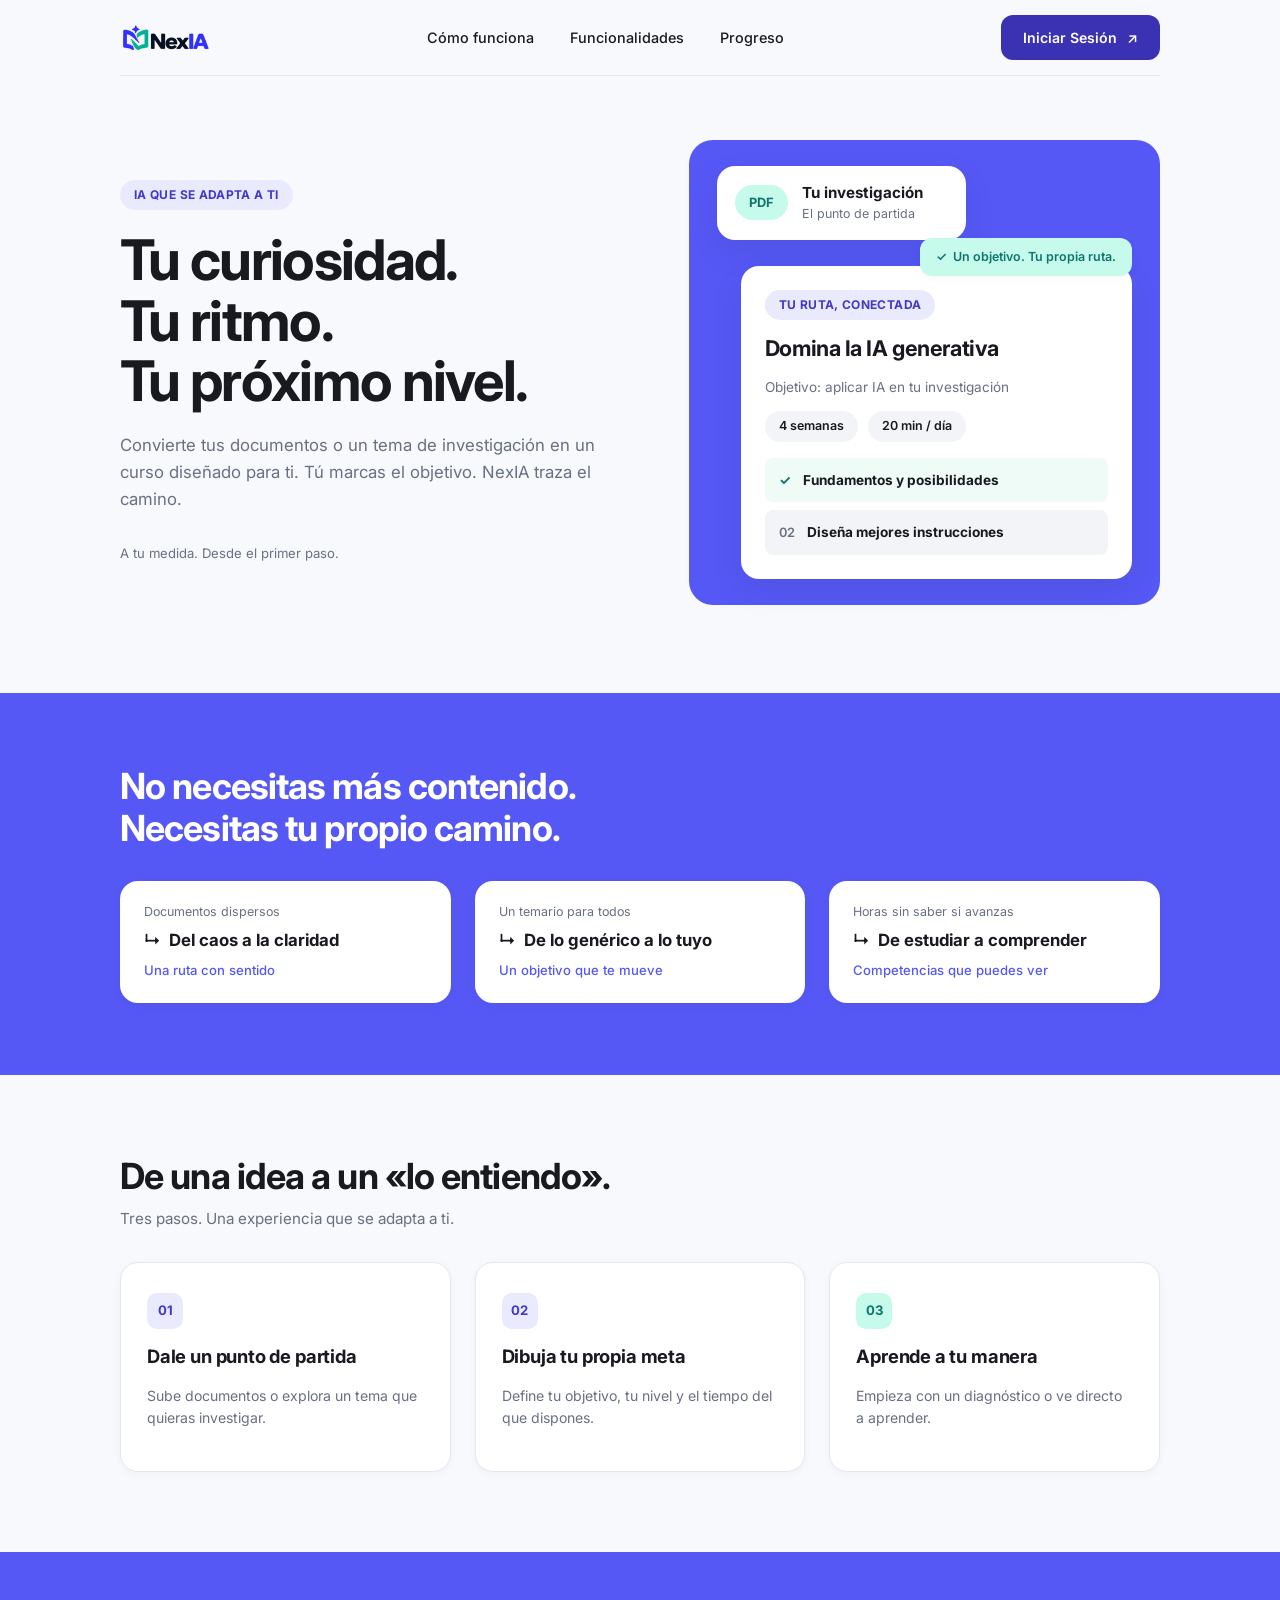
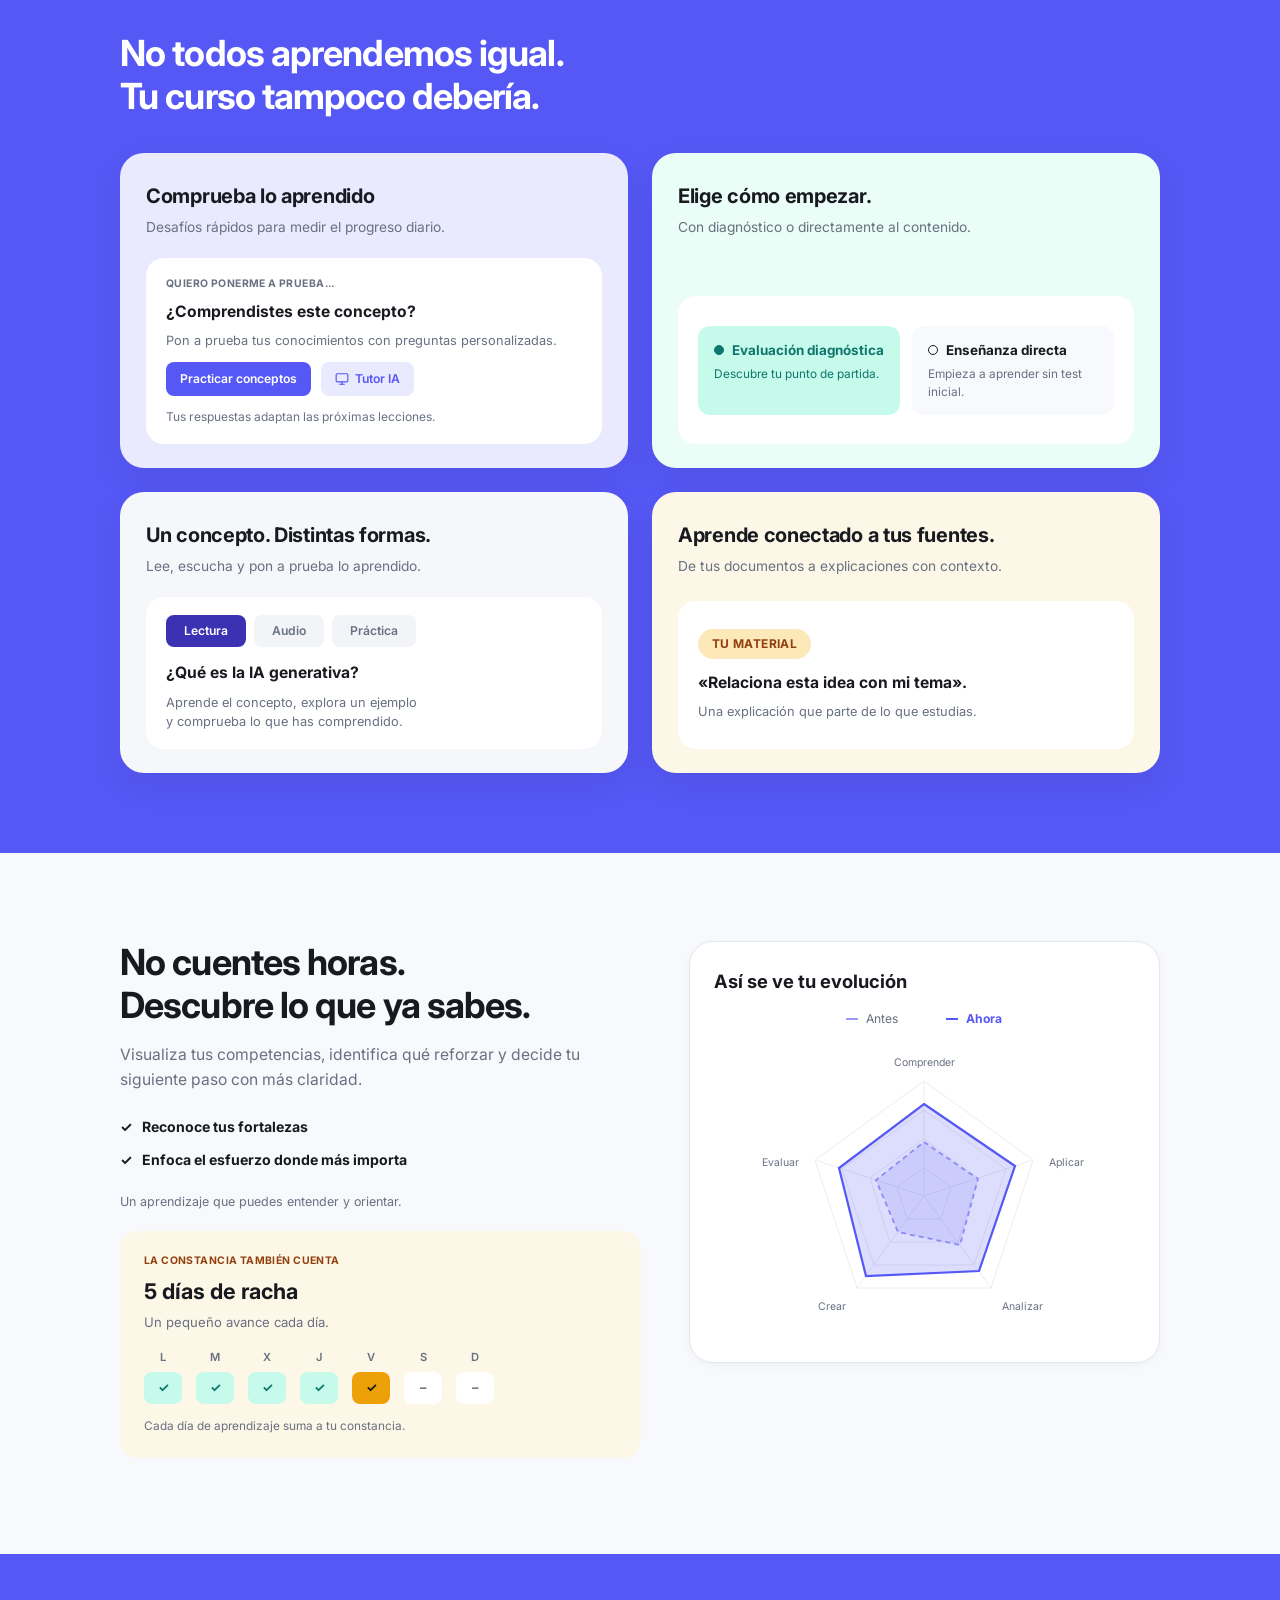
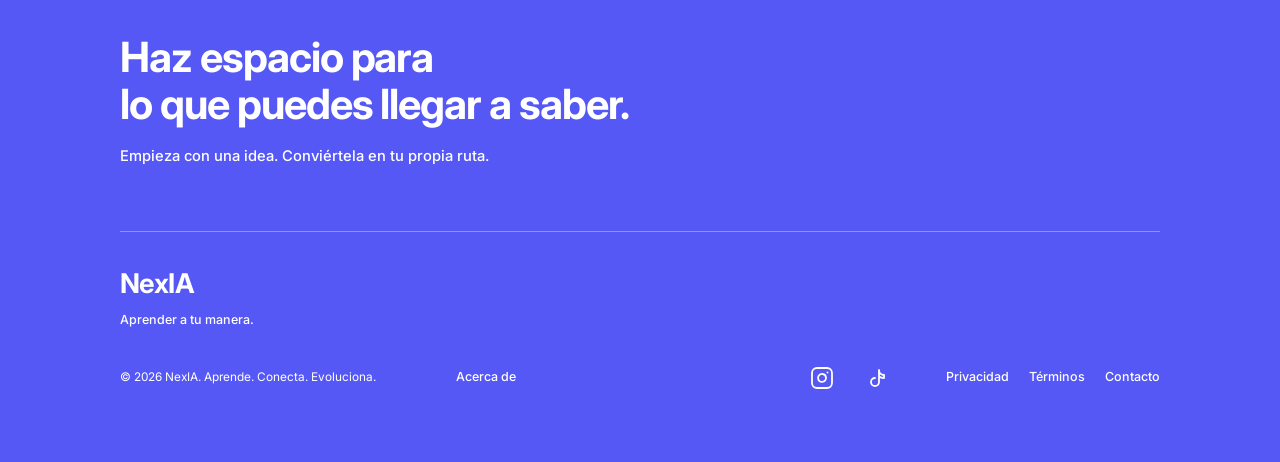
==== commit 1bf12f9f: "feat(a11y): implement WCAG AA accessibility checklist and contrast fixes" ====
--- a/index.html
+++ b/index.html
@@ -11,10 +11,12 @@
   <link rel="stylesheet" href="css/styles.css">
 </head>
 <body>
+  <a href="#contenido-principal" class="skip-link">Saltar al contenido</a>
+
   <header class="site-header">
     <div class="container">
       <div class="header-inner">
-        <a href="index.html" class="brand-logo">
+        <a href="index.html" class="brand-logo" aria-current="page">
           <img src="assets/img/logo-nexia.png" alt="NexIA" class="brand-logo-img">
         </a>
 
@@ -29,8 +31,8 @@
           <span aria-hidden="true">↗</span>
         </a>
 
-        <button class="menu-toggle" id="menuToggle" aria-label="Abrir menú de navegación" aria-expanded="false">
-          <svg width="24" height="24" viewBox="0 0 24 24" fill="none" stroke="currentColor" stroke-width="2.2" stroke-linecap="round">
+        <button class="menu-toggle" id="menuToggle" aria-label="Abrir menú de navegación" aria-expanded="false" aria-controls="mobileDrawer">
+          <svg width="24" height="24" viewBox="0 0 24 24" fill="none" stroke="currentColor" stroke-width="2.2" stroke-linecap="round" aria-hidden="true">
             <line x1="3" y1="6" x2="21" y2="6"></line>
             <line x1="3" y1="12" x2="21" y2="12"></line>
             <line x1="3" y1="18" x2="21" y2="18"></line>
@@ -39,7 +41,7 @@
       </div>
     </div>
 
-    <div class="mobile-drawer" id="mobileDrawer" aria-hidden="true">
+    <nav class="mobile-drawer" id="mobileDrawer" aria-label="Menú móvil" aria-hidden="true">
       <div>
         <p class="mobile-drawer__eyebrow">EXPLORA NEXIA</p>
         <ul class="mobile-drawer__list">
@@ -68,10 +70,10 @@
         <span>Iniciar sesión</span>
         <span aria-hidden="true">↗</span>
       </a>
-    </div>
+    </nav>
   </header>
 
-  <main>
+  <main id="contenido-principal">
     <section class="hero">
       <div class="container">
         <div class="hero-grid">
@@ -270,10 +272,10 @@
             </div>
 
             <div class="feature-inner-box">
-              <div class="format-tabs">
-                <span class="format-tab format-tab--active">Lectura</span>
-                <span class="format-tab">Audio</span>
-                <span class="format-tab">Práctica</span>
+              <div class="format-tabs" role="tablist" aria-label="Formatos de aprendizaje">
+                <button type="button" class="format-tab format-tab--active" role="tab" aria-selected="true">Lectura</button>
+                <button type="button" class="format-tab" role="tab" aria-selected="false">Audio</button>
+                <button type="button" class="format-tab" role="tab" aria-selected="false">Práctica</button>
               </div>
 
               <h4 class="inner-box__title">¿Qué es la IA generativa?</h4>
@@ -381,7 +383,9 @@
               </div>
 
               <div class="radar-chart-container">
-                <svg class="radar-svg" viewBox="0 0 380 300" role="img" aria-label="Gráfico radar de evolución de competencias: Comprender, Aplicar, Analizar, Crear y Evaluar">
+                <svg class="radar-svg" viewBox="0 0 380 300" role="img" aria-labelledby="radarTitle radarDesc">
+                  <title id="radarTitle">Evolución de competencias en NexIA</title>
+                  <desc id="radarDesc">Comparación entre Antes (línea discontinua: Comprender 47 %, Aplicar 50 %, Analizar 52 %, Crear 40 %, Evaluar 44 %) y Ahora (línea continua: Comprender 80 %, Aplicar 83 %, Analizar 81 %, Crear 82 %, Evaluar 78 %).</desc>
                   <polygon points="190,45 299,124 257,252 123,252 81,124" fill="none" stroke="#EAECEF" stroke-width="1" />
                   <polygon points="190,74 272,133 240,229 140,229 108,133" fill="none" stroke="#EAECEF" stroke-width="1" />
                   <polygon points="190,103 244,142 224,206 156,206 136,142" fill="none" stroke="#EAECEF" stroke-width="1" />
@@ -393,9 +397,9 @@
                   <line x1="190" y1="160" x2="123" y2="252" stroke="#EAECEF" stroke-width="1" />
                   <line x1="190" y1="160" x2="81" y2="124" stroke="#EAECEF" stroke-width="1" />
 
-                  <polygon points="190,106 244,143 226,209 164,196 142,144" fill="rgba(163, 165, 247, 0.25)" stroke="#989AF5" stroke-width="1.6" />
-
-                  <polygon points="190,68 281,130 245,235 132,240 105,132" fill="rgba(85, 88, 245, 0.20)" stroke="#5558F5" stroke-width="2" />
+                  <polygon points="190,106 244,143 226,209 164,196 142,144" fill="rgba(163, 165, 247, 0.25)" stroke="#989AF5" stroke-width="1.8" stroke-dasharray="5 4" />
+
+                  <polygon points="190,68 281,130 245,235 132,240 105,132" fill="rgba(85, 88, 245, 0.20)" stroke="#5558F5" stroke-width="2.2" />
 
                   <text x="190" y="30" text-anchor="middle" class="radar-label">Comprender</text>
                   <text x="315" y="130" text-anchor="start" class="radar-label">Aplicar</text>
@@ -439,14 +443,14 @@
         <div class="footer-bottom__right">
           <div class="footer-socials">
             <a href="#" class="footer-social-link" aria-label="Instagram de NexIA">
-              <svg width="24" height="24" viewBox="0 0 24 24" fill="none" stroke="currentColor" stroke-width="1.8" stroke-linecap="round" stroke-linejoin="round">
+              <svg width="24" height="24" viewBox="0 0 24 24" fill="none" stroke="currentColor" stroke-width="1.8" stroke-linecap="round" stroke-linejoin="round" aria-hidden="true">
                 <rect x="2" y="2" width="20" height="20" rx="5" ry="5"></rect>
                 <path d="M16 11.37A4 4 0 1 1 12.63 8 4 4 0 0 1 16 11.37z"></path>
                 <line x1="17.5" y1="6.5" x2="17.51" y2="6.5"></line>
               </svg>
             </a>
             <a href="#" class="footer-social-link" aria-label="TikTok de NexIA">
-              <svg width="24" height="24" viewBox="0 0 24 24" fill="none" stroke="currentColor" stroke-width="1.8" stroke-linecap="round" stroke-linejoin="round">
+              <svg width="24" height="24" viewBox="0 0 24 24" fill="none" stroke="currentColor" stroke-width="1.8" stroke-linecap="round" stroke-linejoin="round" aria-hidden="true">
                 <path d="M9 12a4 4 0 1 0 4 4V4a5 5 0 0 0 5 5v3a8 8 0 0 1-5-1.5V16a4 4 0 0 1-4 4"></path>
               </svg>
             </a>
--- a/css/styles.css
+++ b/css/styles.css
@@ -73,6 +73,42 @@
 input,
 select {
   font: inherit;
+}
+
+.skip-link {
+  position: absolute;
+  top: -100px;
+  left: 16px;
+  z-index: 1000;
+  background-color: var(--color-primary-dark);
+  color: var(--color-text-on-primary);
+  padding: 12px 20px;
+  border-radius: var(--radius-sm);
+  font-size: 0.88rem;
+  font-weight: 700;
+  box-shadow: var(--shadow-card);
+  transition: top 0.15s ease;
+}
+
+.skip-link:focus {
+  top: 16px;
+}
+
+a:focus-visible,
+button:focus-visible,
+input:focus-visible,
+select:focus-visible,
+textarea:focus-visible,
+[tabindex]:focus-visible {
+  outline: 3px solid var(--color-primary-dark);
+  outline-offset: 2px;
+}
+
+.site-footer a:focus-visible,
+.site-footer button:focus-visible,
+.app-sidebar a:focus-visible,
+.app-sidebar button:focus-visible {
+  outline-color: var(--color-text-on-primary);
 }
 
 .container {
@@ -415,6 +451,11 @@
   padding: 56px 0;
 }
 
+.section-pathway .section-title,
+.section-features .section-title {
+  color: var(--color-text-on-primary);
+}
+
 .pathway-grid {
   margin-top: 32px;
   display: flex;
@@ -705,10 +746,12 @@
 .format-tab {
   padding: 7px 18px;
   border-radius: var(--radius-sm);
+  border: none;
   background-color: var(--color-surface-muted);
   color: var(--color-text-muted);
   font-size: 0.76rem;
   font-weight: 600;
+  cursor: pointer;
 }
 
 .format-tab--active {
@@ -896,7 +939,9 @@
 }
 
 .radar-legend__line--before {
-  background-color: #989AF5;
+  background-color: transparent;
+  border-top: 2px dashed #989AF5;
+  height: 0;
 }
 
 .radar-legend__line--now {
@@ -925,6 +970,7 @@
 .site-footer {
   background-color: var(--color-primary);
   padding: 64px 0 56px;
+  color: var(--color-text-on-primary);
 }
 
 .footer-cta {
@@ -944,13 +990,13 @@
 
 .footer-cta__subtitle {
   font-size: 0.92rem;
-  color: var(--color-text-main);
+  color: var(--color-text-on-primary);
   font-weight: 500;
 }
 
 .footer-divider {
   border: none;
-  border-top: 1px solid rgba(24, 26, 32, 0.35);
+  border-top: 1px solid rgba(255, 255, 255, 0.35);
   margin-bottom: 32px;
 }
 
@@ -970,7 +1016,7 @@
 
 .footer-brand__tagline {
   font-size: 0.78rem;
-  color: var(--color-text-main);
+  color: var(--color-text-on-primary);
   font-weight: 500;
 }
 
@@ -988,19 +1034,19 @@
 }
 
 .footer-copyright {
-  font-size: 0.68rem;
-  color: var(--color-text-main);
+  font-size: 0.74rem;
+  color: var(--color-text-on-primary);
 }
 
 .footer-link {
-  font-size: 0.76rem;
+  font-size: 0.78rem;
   font-weight: 500;
-  color: var(--color-text-main);
+  color: var(--color-text-on-primary);
   transition: opacity 0.2s ease;
 }
 
 .footer-link:hover {
-  opacity: 0.75;
+  opacity: 0.8;
 }
 
 .footer-bottom__right {
@@ -1017,7 +1063,7 @@
 }
 
 .footer-social-link {
-  color: var(--color-text-main);
+  color: var(--color-text-on-primary);
   display: inline-flex;
   align-items: center;
   justify-content: center;
@@ -1526,3 +1572,17 @@
     padding: 36px 34px;
   }
 }
+
+@media (prefers-reduced-motion: reduce) {
+  html {
+    scroll-behavior: auto;
+  }
+
+  *,
+  *::before,
+  *::after {
+    animation-duration: 0.01ms !important;
+    animation-iteration-count: 1 !important;
+    transition-duration: 0.01ms !important;
+  }
+}
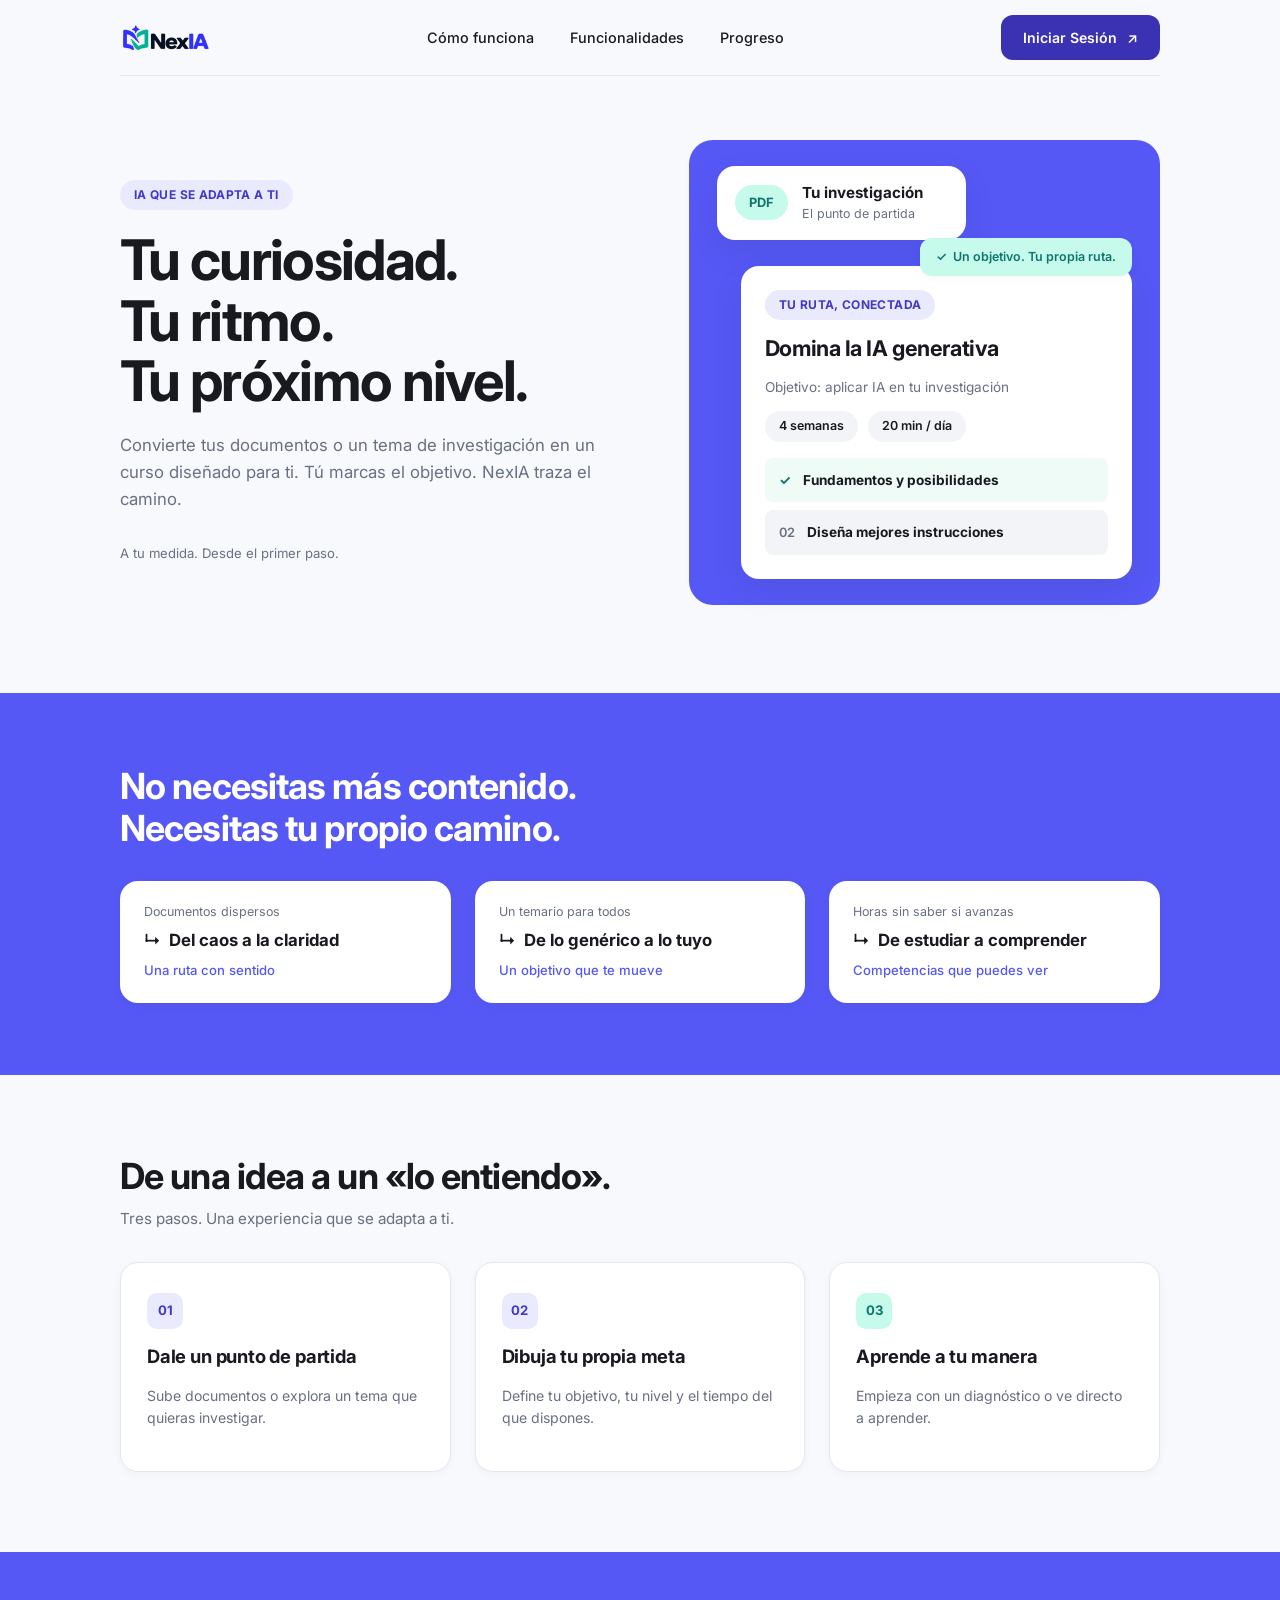
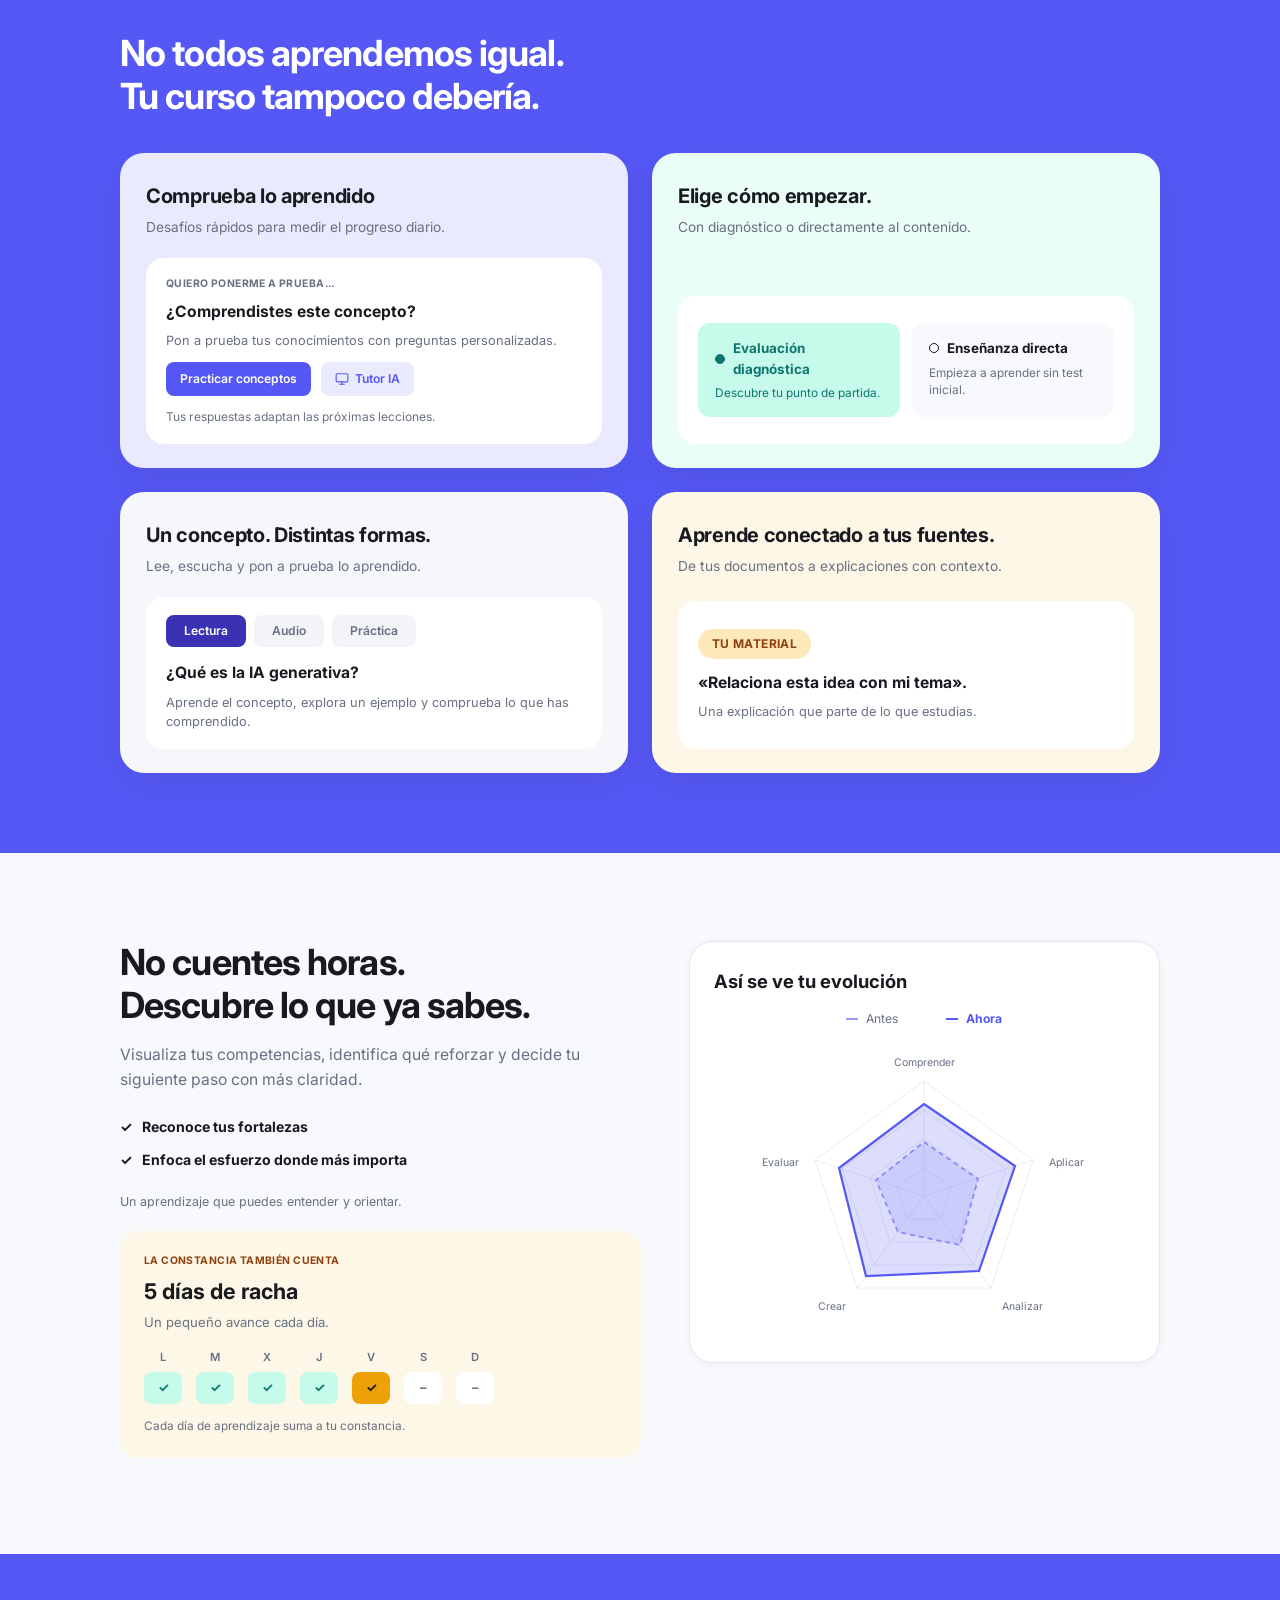
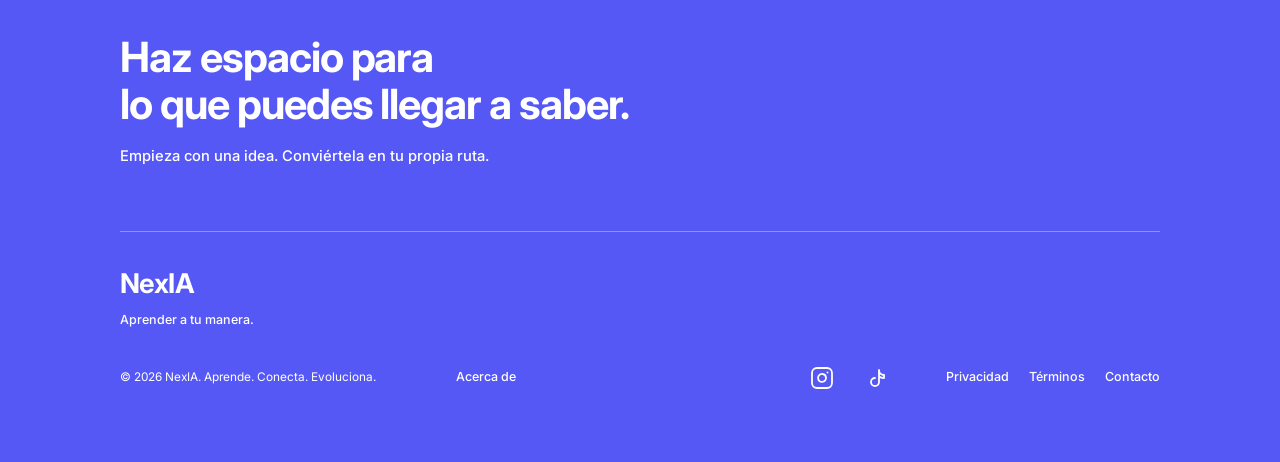
==== commit 25edcc4d: "feat: add shared spaces flow and landing interactive tab improvements" ====
--- a/index.html
+++ b/index.html
@@ -245,22 +245,22 @@
             </div>
 
             <div class="feature-inner-box">
-              <div class="mode-options-grid">
-                <div class="mode-option mode-option--active">
+              <div class="mode-options-grid" role="radiogroup" aria-label="Modo de inicio">
+                <button type="button" class="mode-option mode-option--active" role="radio" aria-checked="true">
                   <div class="mode-option__head">
                     <span class="radio-dot radio-dot--active" aria-hidden="true"></span>
                     <span class="mode-option__title">Evaluación diagnóstica</span>
                   </div>
                   <p class="mode-option__desc">Descubre tu punto de partida.</p>
-                </div>
-
-                <div class="mode-option mode-option--muted">
+                </button>
+
+                <button type="button" class="mode-option mode-option--muted" role="radio" aria-checked="false">
                   <div class="mode-option__head">
                     <span class="radio-dot" aria-hidden="true"></span>
                     <span class="mode-option__title">Enseñanza directa</span>
                   </div>
                   <p class="mode-option__desc">Empieza a aprender sin test inicial.</p>
-                </div>
+                </button>
               </div>
             </div>
           </article>
@@ -273,15 +273,14 @@
 
             <div class="feature-inner-box">
               <div class="format-tabs" role="tablist" aria-label="Formatos de aprendizaje">
-                <button type="button" class="format-tab format-tab--active" role="tab" aria-selected="true">Lectura</button>
-                <button type="button" class="format-tab" role="tab" aria-selected="false">Audio</button>
-                <button type="button" class="format-tab" role="tab" aria-selected="false">Práctica</button>
-              </div>
-
-              <h4 class="inner-box__title">¿Qué es la IA generativa?</h4>
-              <p class="inner-box__text">
-                Aprende el concepto, explora un ejemplo<br>
-                y comprueba lo que has comprendido.
+                <button type="button" class="format-tab format-tab--active" role="tab" aria-selected="true" data-format="lectura">Lectura</button>
+                <button type="button" class="format-tab" role="tab" aria-selected="false" data-format="audio">Audio</button>
+                <button type="button" class="format-tab" role="tab" aria-selected="false" data-format="practica">Práctica</button>
+              </div>
+
+              <h4 class="inner-box__title" id="formatPreviewTitle">¿Qué es la IA generativa?</h4>
+              <p class="inner-box__text" id="formatPreviewText">
+                Aprende el concepto, explora un ejemplo y comprueba lo que has comprendido.
               </p>
             </div>
           </article>
--- a/css/styles.css
+++ b/css/styles.css
@@ -111,6 +111,10 @@
   outline-color: var(--color-text-on-primary);
 }
 
+section[id] {
+  scroll-margin-top: 84px;
+}
+
 .container {
   width: 100%;
   max-width: var(--container-max);
@@ -685,9 +689,17 @@
 .mode-option {
   padding: 14px 16px;
   border-radius: var(--radius-md);
+  border: 1px solid transparent;
   display: flex;
   flex-direction: column;
   gap: 6px;
+  text-align: left;
+  cursor: pointer;
+  transition: border-color 0.18s ease, background-color 0.18s ease;
+}
+
+.mode-option:hover {
+  border-color: var(--color-primary);
 }
 
 .mode-option--active {
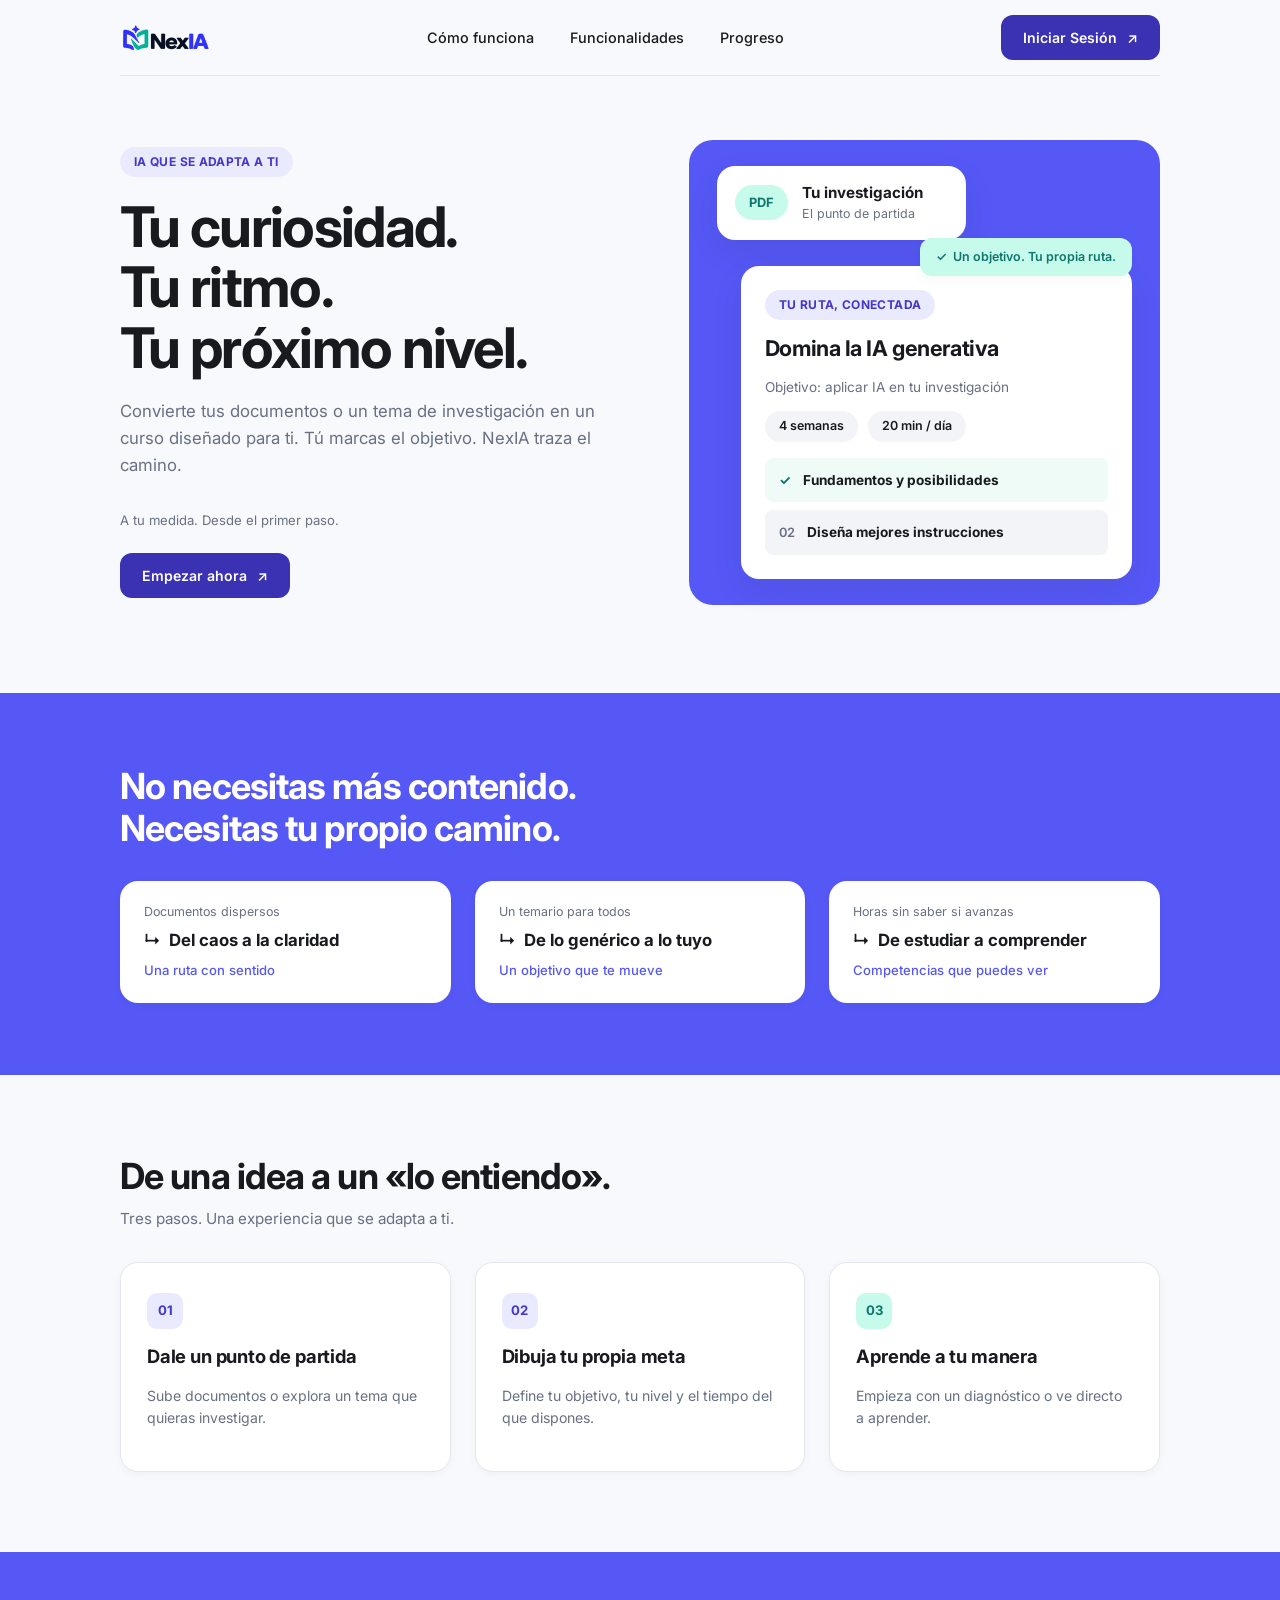
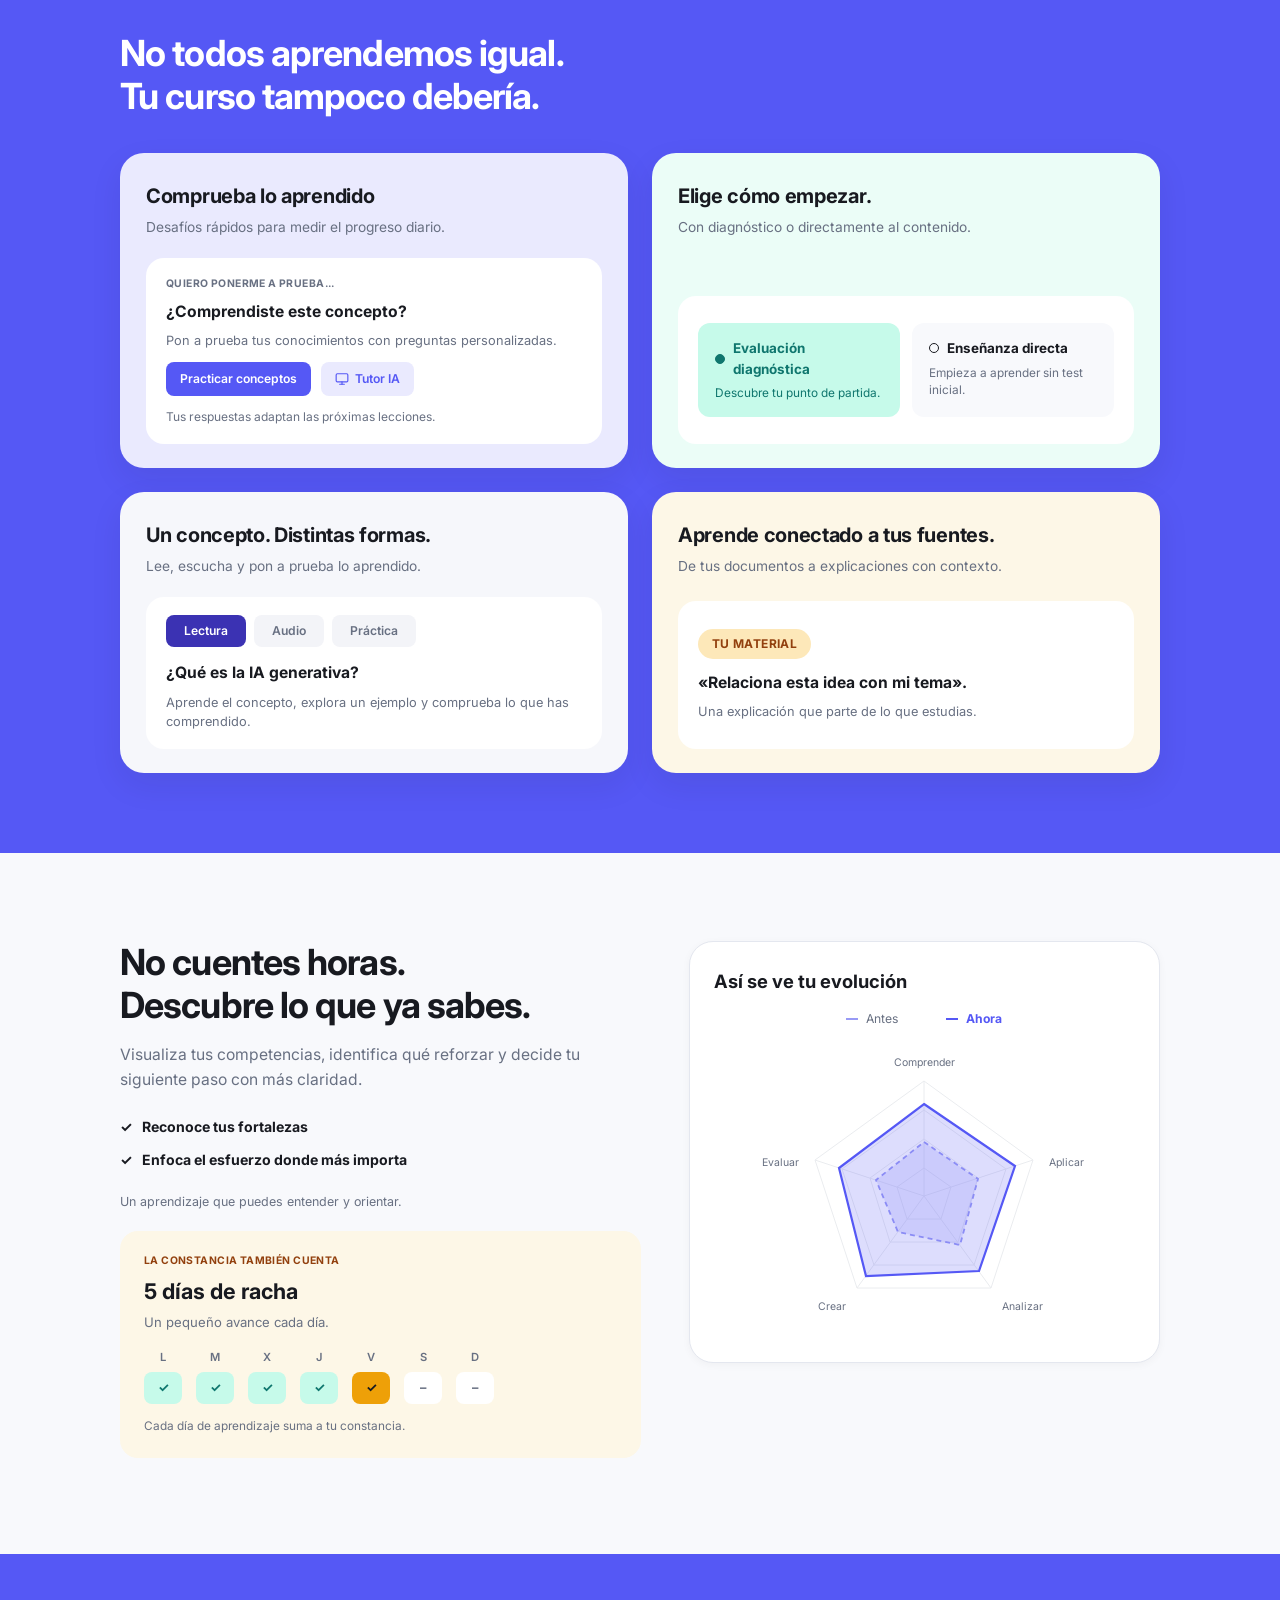
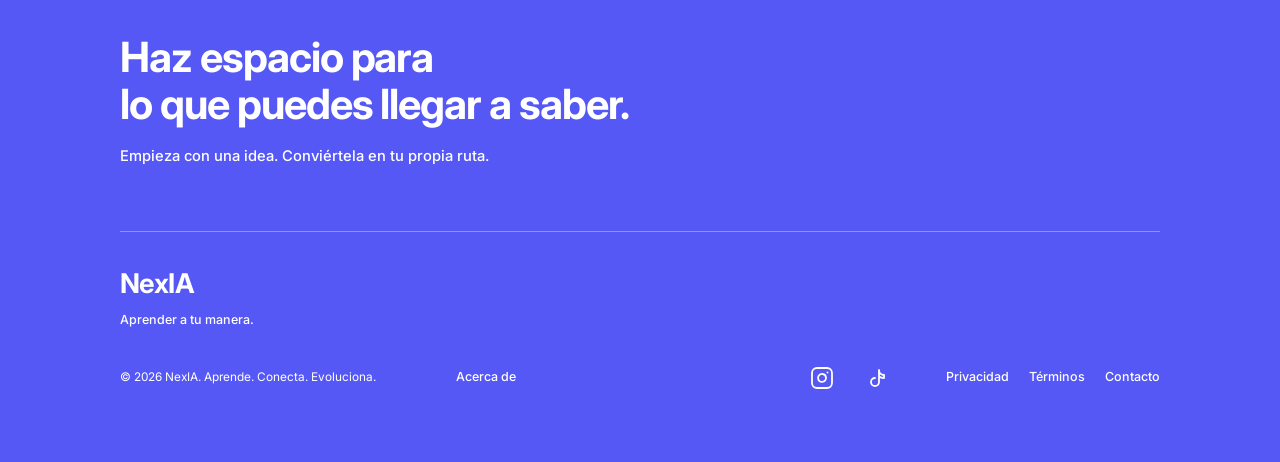
==== commit 81133459: "Mejora del proyecto" ====
--- a/index.html
+++ b/index.html
@@ -88,6 +88,12 @@
               Convierte tus documentos o un tema de investigación en un curso diseñado para ti. Tú marcas el objetivo. NexIA traza el camino.
             </p>
             <p class="hero-footnote">A tu medida. Desde el primer paso.</p>
+            <p style="margin-top:22px">
+              <a href="login.html" class="header-cta-desktop" style="display:inline-flex">
+                <span>Empezar ahora</span>
+                <span aria-hidden="true">↗</span>
+              </a>
+            </p>
           </div>
 
           <div class="hero-showcase">
@@ -219,7 +225,7 @@
 
             <div class="feature-inner-box">
               <p class="inner-box__eyebrow">QUIERO PONERME A PRUEBA...</p>
-              <h4 class="inner-box__title">¿Comprendistes este concepto?</h4>
+              <h4 class="inner-box__title">¿Comprendiste este concepto?</h4>
               <p class="inner-box__text">Pon a prueba tus conocimientos con preguntas personalizadas.</p>
 
               <div class="quiz-actions">
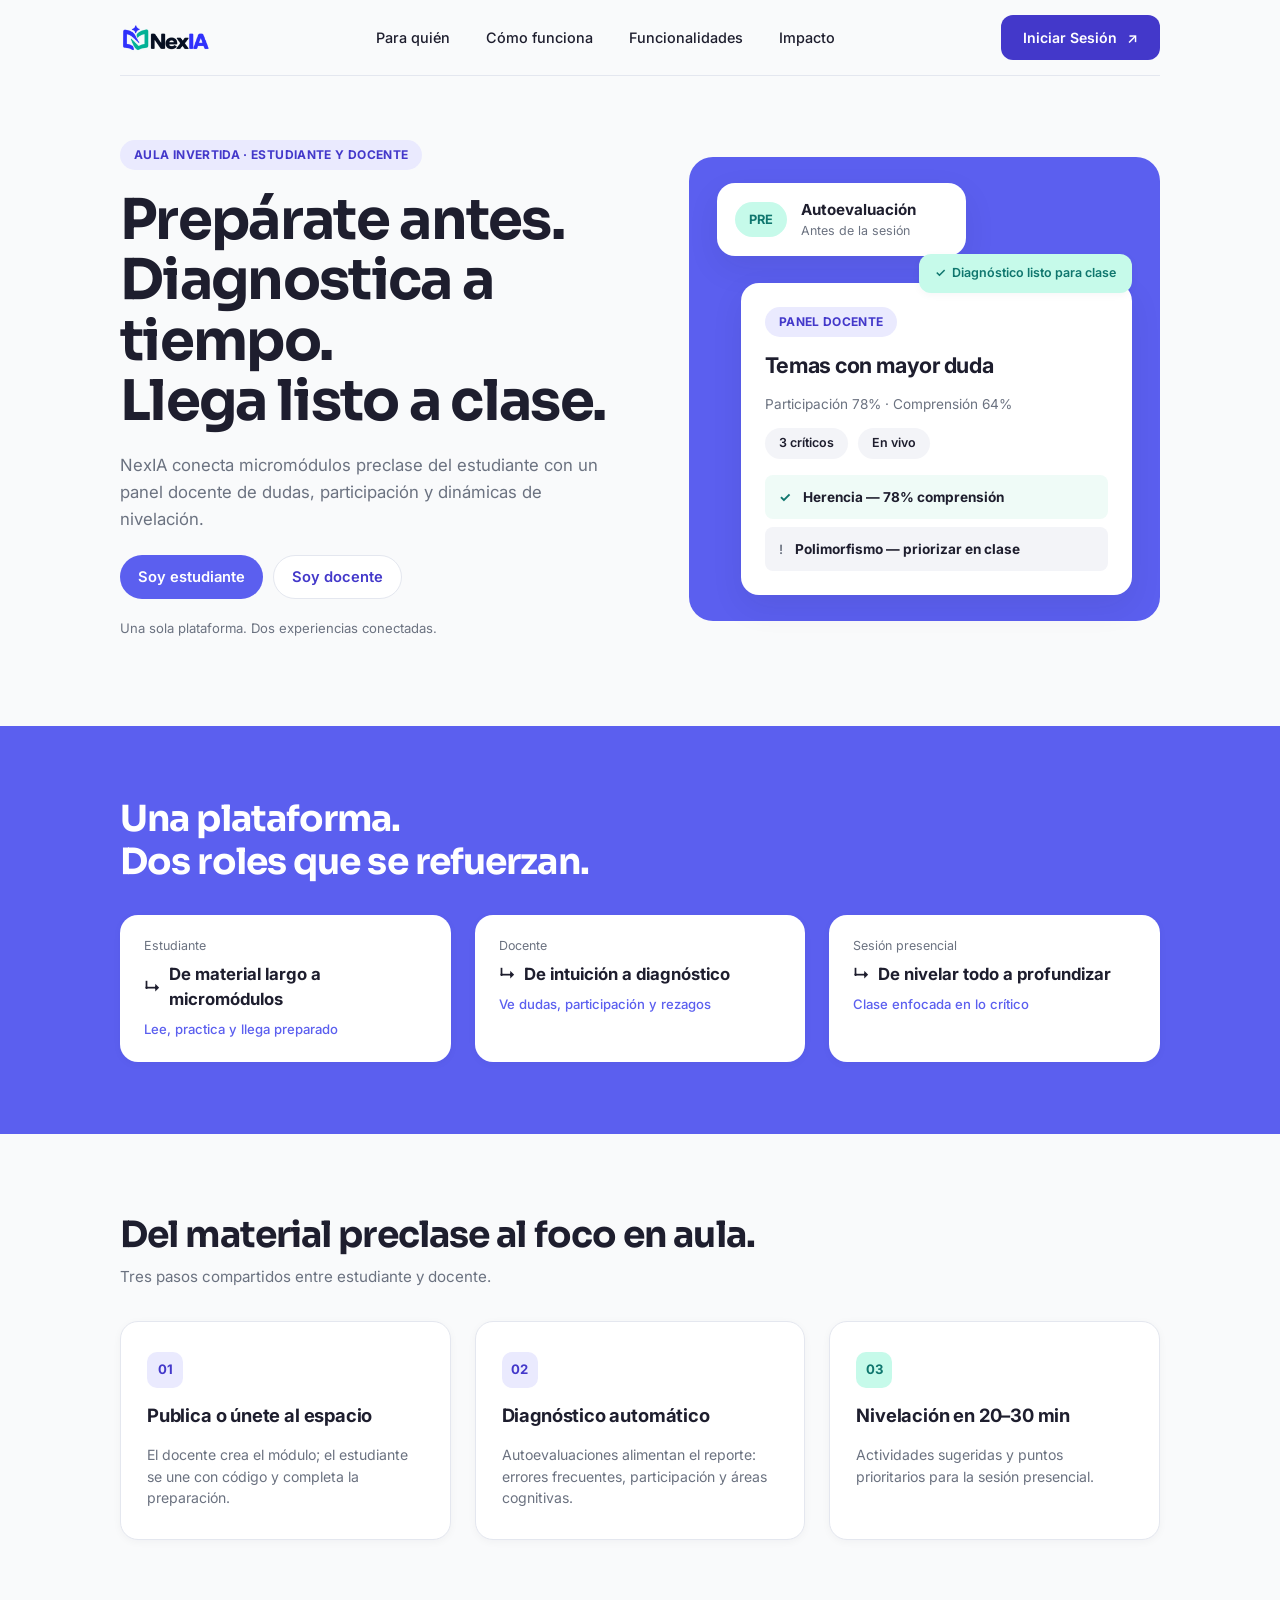
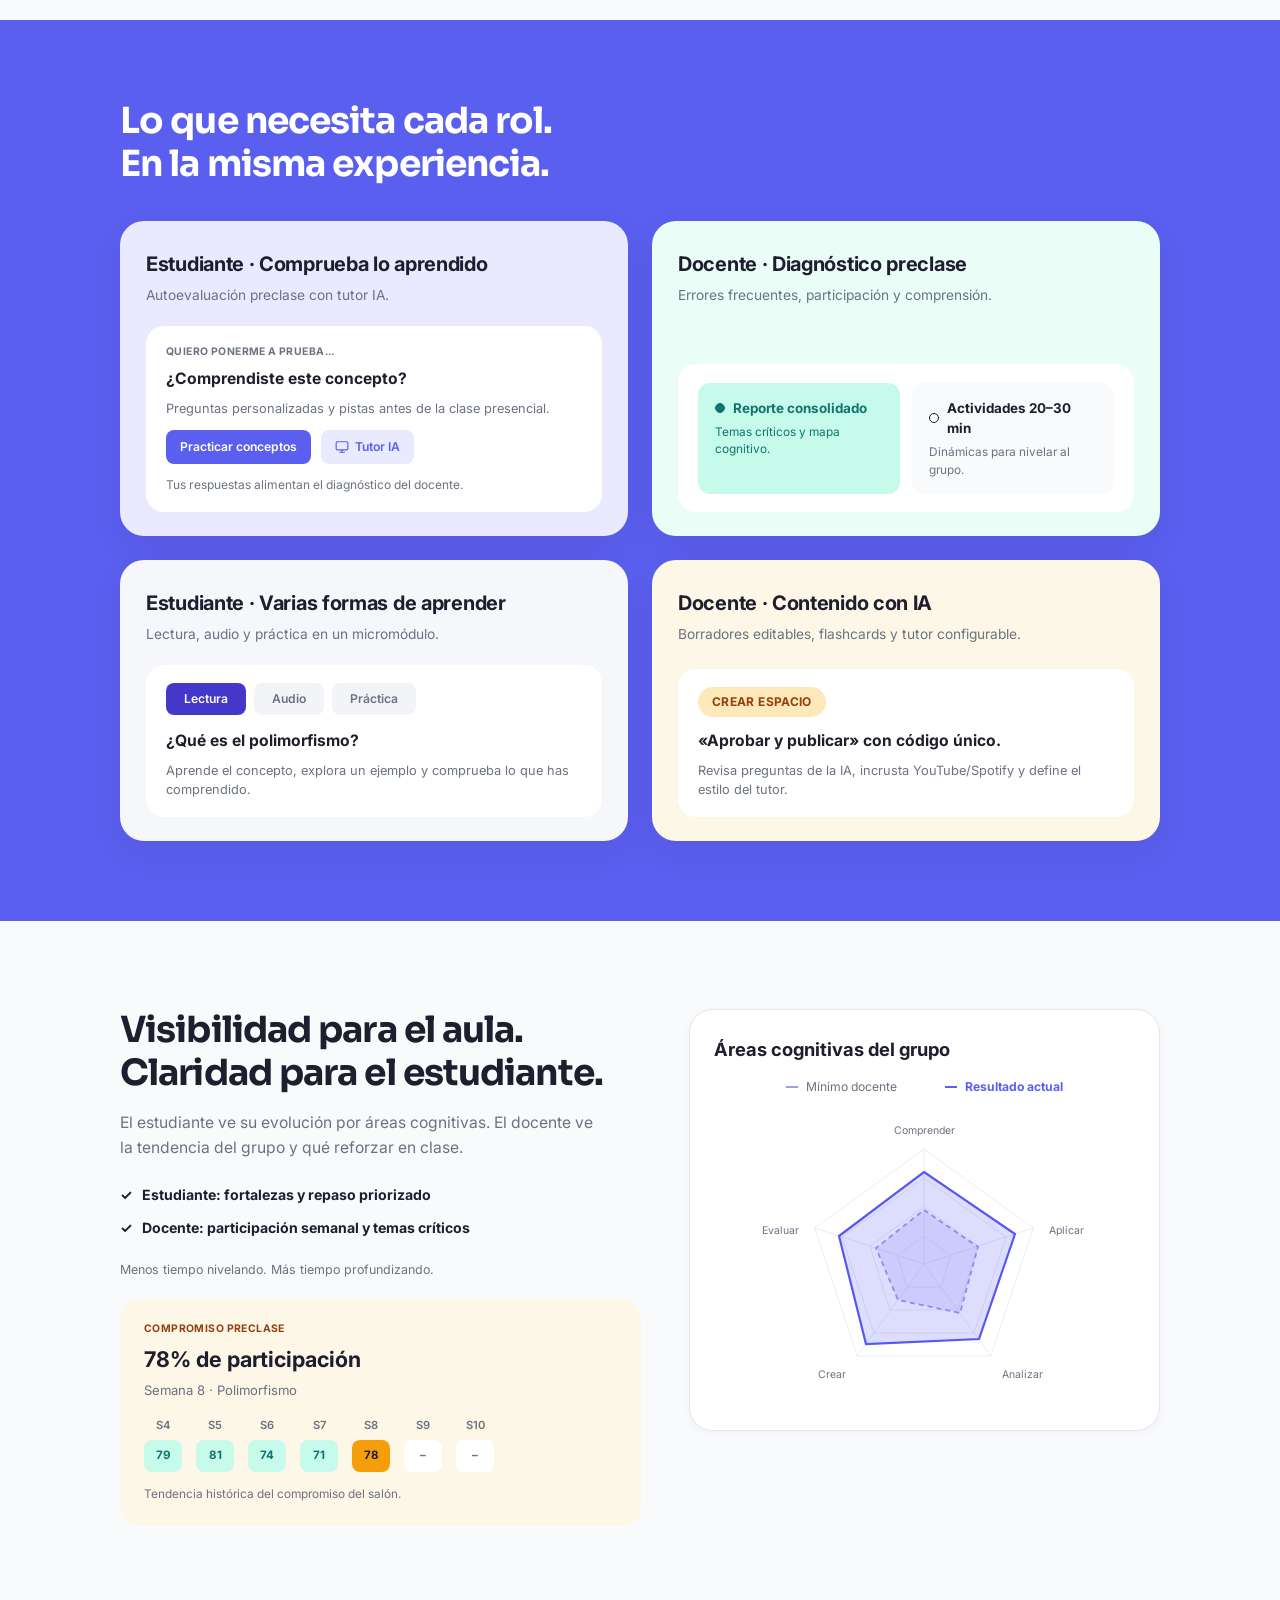
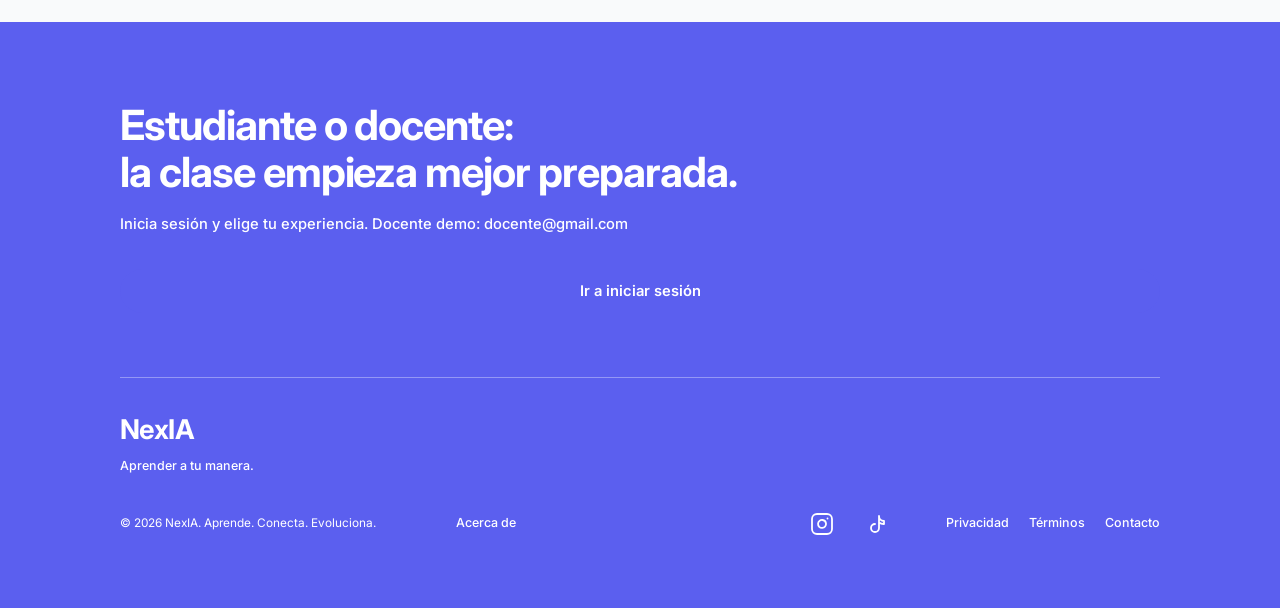
==== commit 59c9779a: "Perfil de Docente" ====
--- a/index.html
+++ b/index.html
@@ -3,11 +3,11 @@
 <head>
   <meta charset="UTF-8">
   <meta name="viewport" content="width=device-width, initial-scale=1.0">
-  <title>NexIA — Tu curiosidad. Tu ritmo. Tu próximo nivel.</title>
+  <title>NexIA — Aprende y enseña con diagnóstico preclase</title>
   <link rel="icon" type="image/png" href="assets/img/favicon.png">
   <link rel="preconnect" href="https://fonts.googleapis.com">
   <link rel="preconnect" href="https://fonts.gstatic.com" crossorigin>
-  <link href="https://fonts.googleapis.com/css2?family=Inter:wght@400;500;600;700&display=swap" rel="stylesheet">
+  <link href="https://fonts.googleapis.com/css2?family=Inter:wght@400;500;600;700&family=Sora:wght@600;700&display=swap" rel="stylesheet">
   <link rel="stylesheet" href="css/styles.css">
 </head>
 <body>
@@ -21,9 +21,10 @@
         </a>
 
         <nav class="desktop-nav" aria-label="Navegación principal">
+          <a href="#para-quien" class="desktop-nav__link">Para quién</a>
           <a href="#como-funciona" class="desktop-nav__link">Cómo funciona</a>
           <a href="#funcionalidades" class="desktop-nav__link">Funcionalidades</a>
-          <a href="#progreso" class="desktop-nav__link">Progreso</a>
+          <a href="#progreso" class="desktop-nav__link">Impacto</a>
         </nav>
 
         <a href="login.html" class="header-cta-desktop">
@@ -46,6 +47,12 @@
         <p class="mobile-drawer__eyebrow">EXPLORA NEXIA</p>
         <ul class="mobile-drawer__list">
           <li>
+            <a href="#para-quien" class="mobile-drawer__link">
+              <span>Estudiante y docente</span>
+              <span class="mobile-drawer__arrow" aria-hidden="true">↗</span>
+            </a>
+          </li>
+          <li>
             <a href="#como-funciona" class="mobile-drawer__link">
               <span>Cómo funciona</span>
               <span class="mobile-drawer__arrow" aria-hidden="true">↗</span>
@@ -59,7 +66,7 @@
           </li>
           <li>
             <a href="#progreso" class="mobile-drawer__link">
-              <span>Progreso y racha</span>
+              <span>Impacto en el aula</span>
               <span class="mobile-drawer__arrow" aria-hidden="true">↗</span>
             </a>
           </li>
@@ -78,58 +85,56 @@
       <div class="container">
         <div class="hero-grid">
           <div class="hero-content">
-            <span class="pill-badge pill-badge--purple">IA QUE SE ADAPTA A TI</span>
+            <span class="pill-badge pill-badge--purple">AULA INVERTIDA · ESTUDIANTE Y DOCENTE</span>
             <h1 class="hero-title">
-              Tu curiosidad.<br>
-              Tu ritmo.<br>
-              Tu próximo nivel.
+              Prepárate antes.<br>
+              Diagnostica a tiempo.<br>
+              Llega listo a clase.
             </h1>
             <p class="hero-description">
-              Convierte tus documentos o un tema de investigación en un curso diseñado para ti. Tú marcas el objetivo. NexIA traza el camino.
+              NexIA conecta micromódulos preclase del estudiante con un panel docente de dudas, participación y dinámicas de nivelación.
             </p>
-            <p class="hero-footnote">A tu medida. Desde el primer paso.</p>
-            <p style="margin-top:22px">
-              <a href="login.html" class="header-cta-desktop" style="display:inline-flex">
-                <span>Empezar ahora</span>
-                <span aria-hidden="true">↗</span>
-              </a>
-            </p>
+            <div class="hero-cta-row">
+              <a href="login.html" class="hero-cta hero-cta--primary">Soy estudiante</a>
+              <a href="login.html" class="hero-cta hero-cta--secondary">Soy docente</a>
+            </div>
+            <p class="hero-footnote">Una sola plataforma. Dos experiencias conectadas.</p>
           </div>
 
           <div class="hero-showcase">
             <div class="showcase-top-row">
               <div class="showcase-source-card">
-                <span class="pdf-pill">PDF</span>
+                <span class="pdf-pill">PRE</span>
                 <div>
-                  <p class="source-card__title">Tu investigación</p>
-                  <p class="source-card__subtitle">El punto de partida</p>
+                  <p class="source-card__title">Autoevaluación</p>
+                  <p class="source-card__subtitle">Antes de la sesión</p>
                 </div>
               </div>
 
               <div class="showcase-floating-pill">
                 <span aria-hidden="true">✓</span>
-                <span>Un objetivo. Tu propia ruta.</span>
+                <span>Diagnóstico listo para clase</span>
               </div>
             </div>
 
             <div class="showcase-route-card">
-              <span class="pill-badge pill-badge--purple">TU RUTA, CONECTADA</span>
-              <h2 class="route-card__title">Domina la IA generativa</h2>
-              <p class="route-card__subtitle">Objetivo: aplicar IA en tu investigación</p>
+              <span class="pill-badge pill-badge--purple">PANEL DOCENTE</span>
+              <h2 class="route-card__title">Temas con mayor duda</h2>
+              <p class="route-card__subtitle">Participación 78% · Comprensión 64%</p>
 
               <div class="route-card__meta">
-                <span class="meta-chip">4 semanas</span>
-                <span class="meta-chip">20 min / día</span>
+                <span class="meta-chip">3 críticos</span>
+                <span class="meta-chip">En vivo</span>
               </div>
 
               <div class="route-card__modules">
                 <div class="module-item module-item--done">
                   <span class="module-item__check" aria-hidden="true">✓</span>
-                  <span>Fundamentos y posibilidades</span>
+                  <span>Herencia — 78% comprensión</span>
                 </div>
                 <div class="module-item module-item--next">
-                  <span class="module-item__num">02</span>
-                  <span>Diseña mejores instrucciones</span>
+                  <span class="module-item__num">!</span>
+                  <span>Polimorfismo — priorizar en clase</span>
                 </div>
               </div>
             </div>
@@ -138,39 +143,39 @@
       </div>
     </section>
 
-    <section class="section-pathway">
+    <section class="section-pathway" id="para-quien">
       <div class="container">
         <h2 class="section-title">
-          No necesitas más contenido.<br>
-          Necesitas tu propio camino.
+          Una plataforma.<br>
+          Dos roles que se refuerzan.
         </h2>
 
         <div class="pathway-grid">
           <article class="pathway-card">
-            <p class="pathway-card__from">Documentos dispersos</p>
+            <p class="pathway-card__from">Estudiante</p>
             <h3 class="pathway-card__to">
               <span class="pathway-card__arrow" aria-hidden="true">↳</span>
-              <span>Del caos a la claridad</span>
+              <span>De material largo a micromódulos</span>
             </h3>
-            <p class="pathway-card__result">Una ruta con sentido</p>
+            <p class="pathway-card__result">Lee, practica y llega preparado</p>
           </article>
 
           <article class="pathway-card">
-            <p class="pathway-card__from">Un temario para todos</p>
+            <p class="pathway-card__from">Docente</p>
             <h3 class="pathway-card__to">
               <span class="pathway-card__arrow" aria-hidden="true">↳</span>
-              <span>De lo genérico a lo tuyo</span>
+              <span>De intuición a diagnóstico</span>
             </h3>
-            <p class="pathway-card__result">Un objetivo que te mueve</p>
+            <p class="pathway-card__result">Ve dudas, participación y rezagos</p>
           </article>
 
           <article class="pathway-card">
-            <p class="pathway-card__from">Horas sin saber si avanzas</p>
+            <p class="pathway-card__from">Sesión presencial</p>
             <h3 class="pathway-card__to">
               <span class="pathway-card__arrow" aria-hidden="true">↳</span>
-              <span>De estudiar a comprender</span>
+              <span>De nivelar todo a profundizar</span>
             </h3>
-            <p class="pathway-card__result">Competencias que puedes ver</p>
+            <p class="pathway-card__result">Clase enfocada en lo crítico</p>
           </article>
         </div>
       </div>
@@ -178,31 +183,31 @@
 
     <section class="section-steps" id="como-funciona">
       <div class="container">
-        <h2 class="section-title">De una idea a un «lo entiendo».</h2>
-        <p class="section-subtitle">Tres pasos. Una experiencia que se adapta a ti.</p>
+        <h2 class="section-title">Del material preclase al foco en aula.</h2>
+        <p class="section-subtitle">Tres pasos compartidos entre estudiante y docente.</p>
 
         <div class="steps-grid">
           <article class="step-card">
             <span class="step-badge step-badge--purple">01</span>
-            <h3 class="step-card__title">Dale un punto de partida</h3>
+            <h3 class="step-card__title">Publica o únete al espacio</h3>
             <p class="step-card__desc">
-              Sube documentos o explora un tema que quieras investigar.
+              El docente crea el módulo; el estudiante se une con código y completa la preparación.
             </p>
           </article>
 
           <article class="step-card">
             <span class="step-badge step-badge--purple">02</span>
-            <h3 class="step-card__title">Dibuja tu propia meta</h3>
+            <h3 class="step-card__title">Diagnóstico automático</h3>
             <p class="step-card__desc">
-              Define tu objetivo, tu nivel y el tiempo del que dispones.
+              Autoevaluaciones alimentan el reporte: errores frecuentes, participación y áreas cognitivas.
             </p>
           </article>
 
           <article class="step-card">
             <span class="step-badge step-badge--mint">03</span>
-            <h3 class="step-card__title">Aprende a tu manera</h3>
+            <h3 class="step-card__title">Nivelación en 20–30 min</h3>
             <p class="step-card__desc">
-              Empieza con un diagnóstico o ve directo a aprender.
+              Actividades sugeridas y puntos prioritarios para la sesión presencial.
             </p>
           </article>
         </div>
@@ -212,21 +217,21 @@
     <section class="section-features" id="funcionalidades">
       <div class="container">
         <h2 class="section-title">
-          No todos aprendemos igual.<br>
-          Tu curso tampoco debería.
+          Lo que necesita cada rol.<br>
+          En la misma experiencia.
         </h2>
 
         <div class="features-grid">
           <article class="feature-card feature-card--purple">
             <div class="feature-card__header">
-              <h3 class="feature-card__title">Comprueba lo aprendido</h3>
-              <p class="feature-card__subtitle">Desafíos rápidos para medir el progreso diario.</p>
+              <h3 class="feature-card__title">Estudiante · Comprueba lo aprendido</h3>
+              <p class="feature-card__subtitle">Autoevaluación preclase con tutor IA.</p>
             </div>
 
             <div class="feature-inner-box">
               <p class="inner-box__eyebrow">QUIERO PONERME A PRUEBA...</p>
               <h4 class="inner-box__title">¿Comprendiste este concepto?</h4>
-              <p class="inner-box__text">Pon a prueba tus conocimientos con preguntas personalizadas.</p>
+              <p class="inner-box__text">Preguntas personalizadas y pistas antes de la clase presencial.</p>
 
               <div class="quiz-actions">
                 <span class="quiz-btn quiz-btn--primary">Practicar conceptos</span>
@@ -240,32 +245,32 @@
                 </span>
               </div>
 
-              <p class="inner-box__footnote">Tus respuestas adaptan las próximas lecciones.</p>
+              <p class="inner-box__footnote">Tus respuestas alimentan el diagnóstico del docente.</p>
             </div>
           </article>
 
           <article class="feature-card feature-card--mint">
             <div class="feature-card__header">
-              <h3 class="feature-card__title">Elige cómo empezar.</h3>
-              <p class="feature-card__subtitle">Con diagnóstico o directamente al contenido.</p>
+              <h3 class="feature-card__title">Docente · Diagnóstico preclase</h3>
+              <p class="feature-card__subtitle">Errores frecuentes, participación y comprensión.</p>
             </div>
 
             <div class="feature-inner-box">
-              <div class="mode-options-grid" role="radiogroup" aria-label="Modo de inicio">
+              <div class="mode-options-grid" role="radiogroup" aria-label="Vista docente">
                 <button type="button" class="mode-option mode-option--active" role="radio" aria-checked="true">
                   <div class="mode-option__head">
                     <span class="radio-dot radio-dot--active" aria-hidden="true"></span>
-                    <span class="mode-option__title">Evaluación diagnóstica</span>
+                    <span class="mode-option__title">Reporte consolidado</span>
                   </div>
-                  <p class="mode-option__desc">Descubre tu punto de partida.</p>
+                  <p class="mode-option__desc">Temas críticos y mapa cognitivo.</p>
                 </button>
 
                 <button type="button" class="mode-option mode-option--muted" role="radio" aria-checked="false">
                   <div class="mode-option__head">
                     <span class="radio-dot" aria-hidden="true"></span>
-                    <span class="mode-option__title">Enseñanza directa</span>
+                    <span class="mode-option__title">Actividades 20–30 min</span>
                   </div>
-                  <p class="mode-option__desc">Empieza a aprender sin test inicial.</p>
+                  <p class="mode-option__desc">Dinámicas para nivelar al grupo.</p>
                 </button>
               </div>
             </div>
@@ -273,8 +278,8 @@
 
           <article class="feature-card feature-card--neutral">
             <div class="feature-card__header">
-              <h3 class="feature-card__title">Un concepto. Distintas formas.</h3>
-              <p class="feature-card__subtitle">Lee, escucha y pon a prueba lo aprendido.</p>
+              <h3 class="feature-card__title">Estudiante · Varias formas de aprender</h3>
+              <p class="feature-card__subtitle">Lectura, audio y práctica en un micromódulo.</p>
             </div>
 
             <div class="feature-inner-box">
@@ -284,7 +289,7 @@
                 <button type="button" class="format-tab" role="tab" aria-selected="false" data-format="practica">Práctica</button>
               </div>
 
-              <h4 class="inner-box__title" id="formatPreviewTitle">¿Qué es la IA generativa?</h4>
+              <h4 class="inner-box__title" id="formatPreviewTitle">¿Qué es el polimorfismo?</h4>
               <p class="inner-box__text" id="formatPreviewText">
                 Aprende el concepto, explora un ejemplo y comprueba lo que has comprendido.
               </p>
@@ -293,14 +298,14 @@
 
           <article class="feature-card feature-card--amber">
             <div class="feature-card__header">
-              <h3 class="feature-card__title">Aprende conectado a tus fuentes.</h3>
-              <p class="feature-card__subtitle">De tus documentos a explicaciones con contexto.</p>
+              <h3 class="feature-card__title">Docente · Contenido con IA</h3>
+              <p class="feature-card__subtitle">Borradores editables, flashcards y tutor configurable.</p>
             </div>
 
             <div class="feature-inner-box">
-              <span class="pill-badge pill-badge--amber">TU MATERIAL</span>
-              <h4 class="inner-box__title inner-box__title--spaced">«Relaciona esta idea con mi tema».</h4>
-              <p class="inner-box__text">Una explicación que parte de lo que estudias.</p>
+              <span class="pill-badge pill-badge--amber">CREAR ESPACIO</span>
+              <h4 class="inner-box__title inner-box__title--spaced">«Aprobar y publicar» con código único.</h4>
+              <p class="inner-box__text">Revisa preguntas de la IA, incrusta YouTube/Spotify y define el estilo del tutor.</p>
             </div>
           </article>
         </div>
@@ -312,85 +317,85 @@
         <div class="progress-grid">
           <div class="progress-left">
             <h2 class="section-title">
-              No cuentes horas.<br>
-              Descubre lo que ya sabes.
+              Visibilidad para el aula.<br>
+              Claridad para el estudiante.
             </h2>
             <p class="progress-description">
-              Visualiza tus competencias, identifica qué reforzar y decide tu siguiente paso con más claridad.
+              El estudiante ve su evolución por áreas cognitivas. El docente ve la tendencia del grupo y qué reforzar en clase.
             </p>
 
             <ul class="progress-checks">
               <li class="progress-check-item">
                 <span class="progress-check-icon" aria-hidden="true">✓</span>
-                <span>Reconoce tus fortalezas</span>
+                <span>Estudiante: fortalezas y repaso priorizado</span>
               </li>
               <li class="progress-check-item">
                 <span class="progress-check-icon" aria-hidden="true">✓</span>
-                <span>Enfoca el esfuerzo donde más importa</span>
+                <span>Docente: participación semanal y temas críticos</span>
               </li>
             </ul>
 
-            <p class="progress-small-note">Un aprendizaje que puedes entender y orientar.</p>
+            <p class="progress-small-note">Menos tiempo nivelando. Más tiempo profundizando.</p>
 
             <div class="streak-card">
-              <p class="streak-card__eyebrow">LA CONSTANCIA TAMBIÉN CUENTA</p>
-              <h3 class="streak-card__title">5 días de racha</h3>
-              <p class="streak-card__subtitle">Un pequeño avance cada día.</p>
+              <p class="streak-card__eyebrow">COMPROMISO PRECLASE</p>
+              <h3 class="streak-card__title">78% de participación</h3>
+              <p class="streak-card__subtitle">Semana 8 · Polimorfismo</p>
 
               <div class="streak-days">
                 <div class="streak-day">
-                  <span class="streak-day__label">L</span>
-                  <span class="streak-day__box streak-day__box--done" aria-label="Completado">✓</span>
-                </div>
-                <div class="streak-day">
-                  <span class="streak-day__label">M</span>
-                  <span class="streak-day__box streak-day__box--done" aria-label="Completado">✓</span>
-                </div>
-                <div class="streak-day">
-                  <span class="streak-day__label">X</span>
-                  <span class="streak-day__box streak-day__box--done" aria-label="Completado">✓</span>
-                </div>
-                <div class="streak-day">
-                  <span class="streak-day__label">J</span>
-                  <span class="streak-day__box streak-day__box--done" aria-label="Completado">✓</span>
-                </div>
-                <div class="streak-day">
-                  <span class="streak-day__label">V</span>
-                  <span class="streak-day__box streak-day__box--current" aria-label="Racha actual">✓</span>
-                </div>
-                <div class="streak-day">
-                  <span class="streak-day__label">S</span>
+                  <span class="streak-day__label">S4</span>
+                  <span class="streak-day__box streak-day__box--done" aria-label="Completado">79</span>
+                </div>
+                <div class="streak-day">
+                  <span class="streak-day__label">S5</span>
+                  <span class="streak-day__box streak-day__box--done" aria-label="Completado">81</span>
+                </div>
+                <div class="streak-day">
+                  <span class="streak-day__label">S6</span>
+                  <span class="streak-day__box streak-day__box--done" aria-label="Completado">74</span>
+                </div>
+                <div class="streak-day">
+                  <span class="streak-day__label">S7</span>
+                  <span class="streak-day__box streak-day__box--done" aria-label="Completado">71</span>
+                </div>
+                <div class="streak-day">
+                  <span class="streak-day__label">S8</span>
+                  <span class="streak-day__box streak-day__box--current" aria-label="Semana actual">78</span>
+                </div>
+                <div class="streak-day">
+                  <span class="streak-day__label">S9</span>
                   <span class="streak-day__box streak-day__box--pending" aria-label="Pendiente">–</span>
                 </div>
                 <div class="streak-day">
-                  <span class="streak-day__label">D</span>
+                  <span class="streak-day__label">S10</span>
                   <span class="streak-day__box streak-day__box--pending" aria-label="Pendiente">–</span>
                 </div>
               </div>
 
-              <p class="streak-card__footer">Cada día de aprendizaje suma a tu constancia.</p>
+              <p class="streak-card__footer">Tendencia histórica del compromiso del salón.</p>
             </div>
           </div>
 
           <div class="progress-right">
             <div class="radar-card">
-              <h3 class="radar-card__title">Así se ve tu evolución</h3>
+              <h3 class="radar-card__title">Áreas cognitivas del grupo</h3>
 
               <div class="radar-legend">
                 <span class="radar-legend__item radar-legend__item--before">
                   <span class="radar-legend__line radar-legend__line--before"></span>
-                  <span>Antes</span>
+                  <span>Mínimo docente</span>
                 </span>
                 <span class="radar-legend__item radar-legend__item--now">
                   <span class="radar-legend__line radar-legend__line--now"></span>
-                  <span>Ahora</span>
+                  <span>Resultado actual</span>
                 </span>
               </div>
 
               <div class="radar-chart-container">
                 <svg class="radar-svg" viewBox="0 0 380 300" role="img" aria-labelledby="radarTitle radarDesc">
-                  <title id="radarTitle">Evolución de competencias en NexIA</title>
-                  <desc id="radarDesc">Comparación entre Antes (línea discontinua: Comprender 47 %, Aplicar 50 %, Analizar 52 %, Crear 40 %, Evaluar 44 %) y Ahora (línea continua: Comprender 80 %, Aplicar 83 %, Analizar 81 %, Crear 82 %, Evaluar 78 %).</desc>
+                  <title id="radarTitle">Áreas cognitivas del grupo en NexIA</title>
+                  <desc id="radarDesc">Comparación entre mínimo docente y resultado actual del grupo por área cognitiva.</desc>
                   <polygon points="190,45 299,124 257,252 123,252 81,124" fill="none" stroke="#EAECEF" stroke-width="1" />
                   <polygon points="190,74 272,133 240,229 140,229 108,133" fill="none" stroke="#EAECEF" stroke-width="1" />
                   <polygon points="190,103 244,142 224,206 156,206 136,142" fill="none" stroke="#EAECEF" stroke-width="1" />
@@ -424,12 +429,13 @@
     <div class="container">
       <div class="footer-cta">
         <h2 class="footer-cta__title">
-          Haz espacio para<br>
-          lo que puedes llegar a saber.
+          Estudiante o docente:<br>
+          la clase empieza mejor preparada.
         </h2>
         <p class="footer-cta__subtitle">
-          Empieza con una idea. Conviértela en tu propia ruta.
+          Inicia sesión y elige tu experiencia. Docente demo: docente@gmail.com
         </p>
+        <a href="login.html" class="hero-cta hero-cta--primary footer-cta__btn">Ir a iniciar sesión</a>
       </div>
 
       <hr class="footer-divider">
--- a/css/styles.css
+++ b/css/styles.css
@@ -1,6 +1,7 @@
 :root {
-  --color-primary: #5558F5;
-  --color-primary-dark: #3B32B3;
+  /* Paleta NexIA (guía de estilos HCI) */
+  --color-primary: #5B5FEF;
+  --color-primary-dark: #4338CA;
   --color-primary-soft: #EAEAFE;
   --color-primary-text: #4338CA;
 
@@ -8,25 +9,26 @@
   --color-mint-row: #EFFBF7;
   --color-mint-badge: #C6FAEA;
   --color-mint-text: #0F766E;
+  --color-secondary: #14B8A6;
 
   --color-amber-bg: #FDF7E7;
   --color-amber-badge: #FDE8B9;
-  --color-amber-solid: #EEA008;
+  --color-amber-solid: #F59E0B;
   --color-amber-text: #92400E;
 
-  --color-bg-main: #F8F9FC;
+  --color-bg-main: #F9FAFB;
   --color-surface: #FFFFFF;
   --color-surface-muted: #F3F4F8;
 
-  --color-text-main: #181A20;
-  --color-text-muted: #687082;
+  --color-text-main: #1E1E2E;
+  --color-text-muted: #6B7280;
   --color-text-on-primary: #FFFFFF;
 
   --color-border: #E4E7EF;
-  --color-input-border: #8E95A5;
-
-  --shadow-sm: 0 2px 8px rgba(24, 26, 32, 0.04);
-  --shadow-card: 0 12px 32px rgba(24, 26, 32, 0.08);
+  --color-input-border: #6B7280;
+
+  --shadow-sm: 0 2px 8px rgba(30, 30, 46, 0.04);
+  --shadow-card: 0 12px 32px rgba(30, 30, 46, 0.08);
 
   --radius-sm: 8px;
   --radius-md: 12px;
@@ -35,6 +37,7 @@
   --radius-pill: 9999px;
 
   --font-sans: 'Inter', -apple-system, BlinkMacSystemFont, 'Segoe UI', Roboto, sans-serif;
+  --font-display: 'Sora', 'Inter', sans-serif;
   --container-max: 1120px;
 }
 
@@ -276,6 +279,7 @@
 
 .hero-title {
   margin-top: 20px;
+  font-family: var(--font-display);
   font-size: 2.5rem;
   line-height: 1.12;
   font-weight: 700;
@@ -291,10 +295,53 @@
   max-width: 500px;
 }
 
+.hero-cta-row {
+  display: flex;
+  flex-wrap: wrap;
+  gap: 10px;
+  margin-top: 22px;
+}
+
+.hero-cta {
+  display: inline-flex;
+  align-items: center;
+  justify-content: center;
+  min-height: 44px;
+  padding: 10px 18px;
+  border-radius: var(--radius-pill);
+  font-size: 0.92rem;
+  font-weight: 600;
+  transition: background-color 0.15s ease, color 0.15s ease, border-color 0.15s ease;
+}
+
+.hero-cta--primary {
+  background-color: var(--color-primary);
+  color: var(--color-text-on-primary);
+}
+
+.hero-cta--primary:hover {
+  background-color: var(--color-primary-dark);
+}
+
+.hero-cta--secondary {
+  background-color: var(--color-surface);
+  color: var(--color-primary-dark);
+  border: 1px solid var(--color-border);
+}
+
+.hero-cta--secondary:hover {
+  background-color: var(--color-primary-soft);
+  border-color: #C7C8FB;
+}
+
 .hero-footnote {
-  margin-top: 32px;
+  margin-top: 20px;
   font-size: 0.82rem;
   color: var(--color-text-muted);
+}
+
+.footer-cta__btn {
+  margin-top: 18px;
 }
 
 .hero-showcase {
@@ -437,6 +484,7 @@
 }
 
 .section-title {
+  font-family: var(--font-display);
   font-size: 1.85rem;
   line-height: 1.18;
   font-weight: 700;
@@ -881,7 +929,7 @@
   display: inline-flex;
   align-items: center;
   justify-content: center;
-  font-size: 0.8rem;
+  font-size: 0.72rem;
   font-weight: 700;
 }
 
@@ -1297,6 +1345,58 @@
   margin-top: 18px;
   font-size: 0.74rem;
   color: var(--color-text-muted);
+}
+
+.auth-demo-hints {
+  margin-top: 8px;
+  display: flex;
+  flex-direction: column;
+  gap: 4px;
+}
+
+.auth-demo-hints .auth-card__footnote {
+  margin-top: 0;
+}
+
+.auth-error {
+  margin: 0 0 12px;
+  padding: 10px 12px;
+  border-radius: var(--radius-sm);
+  background: #FEE2E2;
+  color: #991B1B;
+  border: 1px solid #FECACA;
+  font-size: 0.85rem;
+  font-weight: 500;
+}
+
+.auth-promo__roles {
+  display: grid;
+  grid-template-columns: 1fr 1fr;
+  gap: 10px;
+  margin-top: 18px;
+}
+
+.auth-role-chip {
+  padding: 10px 12px;
+  border-radius: var(--radius-md);
+  background: rgba(255, 255, 255, 0.14);
+  border: 1px solid rgba(255, 255, 255, 0.22);
+}
+
+.auth-role-chip__label {
+  display: block;
+  font-size: 0.72rem;
+  font-weight: 700;
+  letter-spacing: 0.04em;
+  text-transform: uppercase;
+  opacity: 0.85;
+  margin-bottom: 4px;
+}
+
+.auth-role-chip__text {
+  font-size: 0.88rem;
+  font-weight: 600;
+  line-height: 1.35;
 }
 
 .auth-caption {
